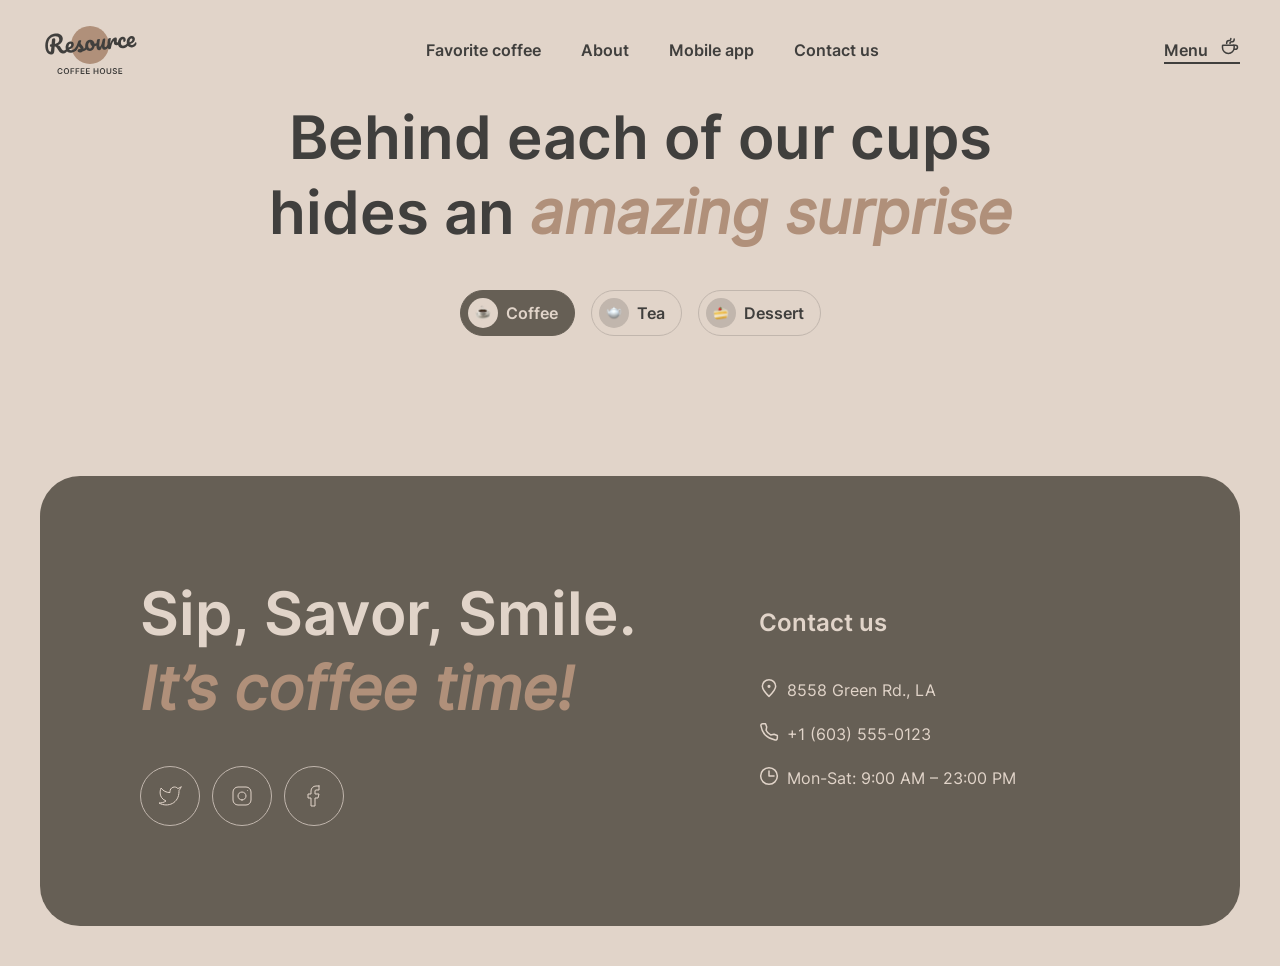
==== menu.html @ fadef8f8 "feat: add catalog page" ====
<!DOCTYPE html>
<html lang="en">

<head>
  <meta charset="UTF-8" />
  <meta name="viewport" content="width=device-width, initial-scale=1.0" />
  <title>Coffee House</title>
  <link href="normalize.css" rel="stylesheet" />
  <link href="style.css" rel="stylesheet" />
  <link rel="icon" type="image/x-icon" href="assets/images/favicon.ico" />
</head>

<body>
  <header class="header">
    <a href="index.html" class="logo">
      <img src="assets/images/logo.svg" alt="logo coffee house" />
    </a>

    <nav>
      <ul class="nav">
        <li class="nav__item"><a href="index.html#favorite">Favorite coffee</a></li>
        <li class="nav__item"><a href="index.html#about">About</a></li>
        <li class="nav__item"><a href="index.html#app">Mobile app</a></li>
        <li class="nav__item"><a href="#contact">Contact us</a></li>
      </ul>
    </nav>
    <div class="menu menu_active">
      <a>
        Menu
        <img src="assets/images/coffee-cup.svg" alt="coffee cup" />
      </a>

    </div>
    <div class="menu-burger" id="menuBurger">
      <nav>
        <ul class="menu-nav">
          <li class="nav__item"><a href="index.html#favorite">Favorite coffee</a></li>
          <li class="nav__item"><a href="index.html#about">About</a></li>
          <li class="nav__item"><a href="index.html#app">Mobile app</a></li>
          <li class="nav__item"><a href="#contact">Contact us</a></li>
        </ul>
      </nav>
      <div class="menu-mob">
        <a href="menu.html">
          Menu
          <img src="assets/images/coffee-cup.svg" alt="coffee cup" />
        </a>

      </div>
    </div>
    <div class="button-burger" id="buttonBurger">
      <svg xmlns="http://www.w3.org/2000/svg" width="18" height="2" viewBox="0 0 18 2" fill="none">
        <path d="M1 1H17" stroke="#403F3D" stroke-width="1.5" stroke-linecap="round" stroke-linejoin="round" />
      </svg>
      <svg xmlns="http://www.w3.org/2000/svg" width="18" height="2" viewBox="0 0 18 2" fill="none">
        <path d="M1 1H17" stroke="#403F3D" stroke-width="1.5" stroke-linecap="round" stroke-linejoin="round" />
      </svg>
    </div>
  </header>
  <section class="filter">
    <h1 class="heading-2">
      Behind each of our cups hides an <span>amazing surprise</span>
    </h1>
    <div class="filter-menu">
      <button class="filter-menu__item filter-menu__item_active" data-category="coffee">
        <img src="assets/images/coffee.svg" class="filter-menu__img" width="16" alt="coffee cup" />
        <span class="text-button">Coffee</span>
      </button>
      <button class="filter-menu__item" data-category="tea">
        <img src="assets/images/tee.svg" class="filter-menu__img" width="16" alt="tea cup" />
        <span class="text-button">Tea</span>
      </button>
      <button class="filter-menu__item" data-category="dessert">
        <img src="assets/images/cake.svg" class="filter-menu__img" width="16" alt="piece of cake" />
        <span class="text-button">Dessert</span>
      </button>
    </div>
    <div class="card-list">
    </div>
    <button class="btn-icon-dark" id="loadMore">
      <svg xmlns="http://www.w3.org/2000/svg" width="24" height="24" viewBox="0 0 24 24" fill="none">
        <path
          d="M21.8883 13.5C21.1645 18.3113 17.013 22 12 22C6.47715 22 2 17.5228 2 12C2 6.47715 6.47715 2 12 2C16.1006 2 19.6248 4.46819 21.1679 8"
          stroke="#403F3D" stroke-linecap="round" stroke-linejoin="round" />
        <path d="M17 8H21.4C21.7314 8 22 7.73137 22 7.4V3" stroke="#403F3D" stroke-linecap="round"
          stroke-linejoin="round" />
      </svg>
    </button>
  </section>
  <footer class="footer" id="contact">
    <div>
      <h2 class="heading-2">
        Sip, Savor, Smile. <span>It’s coffee time!</span>
      </h2>
      <div class="social-buttons">
        <a class="btn-icon-light" href="#">
          <svg xmlns="http://www.w3.org/2000/svg" width="24" height="24" viewBox="0 0 24 24" fill="none">
            <path
              d="M23 3.01006C23 3.01006 20.9821 4.20217 19.86 4.54006C19.2577 3.84757 18.4573 3.35675 17.567 3.13398C16.6767 2.91122 15.7395 2.96725 14.8821 3.29451C14.0247 3.62177 13.2884 4.20446 12.773 4.96377C12.2575 5.72309 11.9877 6.62239 12 7.54006V8.54006C10.2426 8.58562 8.50127 8.19587 6.93101 7.4055C5.36074 6.61513 4.01032 5.44869 3 4.01006C3 4.01006 -1 13.0101 8 17.0101C5.94053 18.408 3.48716 19.109 1 19.0101C10 24.0101 21 19.0101 21 7.51006C20.9991 7.23151 20.9723 6.95365 20.92 6.68006C21.9406 5.67355 23 3.01006 23 3.01006Z"
              stroke-linecap="round" stroke-linejoin="round" />
          </svg>
        </a>
        <a class="btn-icon-light" href="#">
          <svg xmlns="http://www.w3.org/2000/svg" width="24" height="24" viewBox="0 0 24 24" fill="none">
            <path
              d="M12 16C14.2091 16 16 14.2091 16 12C16 9.79086 14.2091 8 12 8C9.79086 8 8 9.79086 8 12C8 14.2091 9.79086 16 12 16Z"
              stroke-linecap="round" stroke-linejoin="round" />
            <path
              d="M3 16V8C3 5.23858 5.23858 3 8 3H16C18.7614 3 21 5.23858 21 8V16C21 18.7614 18.7614 21 16 21H8C5.23858 21 3 18.7614 3 16Z" />
            <path d="M17.5 6.51L17.51 6.49889" stroke="#E1D4C9" stroke-linecap="round" stroke-linejoin="round" />
          </svg>
        </a>
        <a class="btn-icon-light" href="#">
          <svg xmlns="http://www.w3.org/2000/svg" width="24" height="24" viewBox="0 0 24 24" fill="none">
            <path
              d="M17 2H14C12.6739 2 11.4021 2.52678 10.4645 3.46447C9.52678 4.40215 9 5.67392 9 7V10H6V14H9V22H13V14H16L17 10H13V7C13 6.73478 13.1054 6.48043 13.2929 6.29289C13.4804 6.10536 13.7348 6 14 6H17V2Z"
              stroke-linecap="round" stroke-linejoin="round" />
          </svg>
        </a>
      </div>
    </div>
    <div class="contacts">
      <p class="heading-3">Contact us</p>
      <div class="contacts__item text-medium">
        <a href="https://maps.app.goo.gl/gaq47UVp4UidUHFs7" target="_blank">
          <img src="assets/images/pin-alt.svg" alt="icon map" />
          8558 Green Rd., LA</a>
      </div>
      <div class="contacts__item text-medium">
        <a href="tel:+16035550123">
          <img src="assets/images/phone.svg" alt="icon phone" />
          +1 (603) 555-0123</a>
      </div>
      <div class="contacts__item text-medium">
        <a href="#">
          <img src="assets/images/clock.svg" alt="icon clock" />
          Mon-Sat: 9:00 AM – 23:00 PM</a>
      </div>
    </div>
  </footer>

  <div class="overlay" id="overlay"></div>
  <script src="menu.js"></script>
</body>

</html>
---- style.css ----
:root {
  --background-body: #e1d4c9;
  --background-container: #665f55;
  --background-backdrop: rgba(64, 63, 61, 0.8);
  --text-dark: #403f3d;
  --text-light: #e1d4c9;
  --text-accent: #b0907a;
  --border-light: #c1b6ad;
  --border-dark: #665f55;
}

@font-face {
  font-family: Inter;
  font-weight: 600;
  font-style: normal;
  src: url("assets/fonts/Inter-SemiBold.ttf") format("truetype");
}

@font-face {
  font-family: Inter;
  font-weight: 400;
  font-style: normal;
  src: url("assets/fonts/Inter-Regular.ttf") format("truetype");
}

@font-face {
  font-family: Inter;
  font-weight: 400;
  font-style: italic;
  src: url("assets/fonts/Inter-Italic.ttf") format("truetype");
}

html {
  padding: 20px 40px 40px;
  background: var(--background-body);
  max-width: 1440px;
  margin: 0 auto;
  scroll-behavior: smooth;
  box-sizing: border-box;
}

.header {
  display: flex;
  justify-content: space-between;
  align-items: center;
  margin-bottom: 20px;
}

.logo {
  line-height: 0;
}

.nav {
  display: flex;
  list-style: none;
  padding-left: 0;
  gap: 40px;
}

.nav__item a,
.menu a {
  color: var(--text-dark);
  text-decoration: none;
  font-family: Inter;
  font-size: 16px;
  font-weight: 600;
  line-height: 150%;
  position: relative;
}

.nav__item a:after,
.menu a:after {
  display: block;
  position: absolute;
  left: 0;
  right: 0;
  margin: 0 auto;
  width: 0;
  height: 2px;
  background-color: var(--text-dark);
  content: "";
  transition: width 0.5s ease-out;
}

.button-burger {
  display: none;
}

.menu {
  display: flex;
  align-items: center;
  padding-bottom: 2px;
}

.menu img {
  margin-left: 8px;
}

.menu_active a:after {
  width: 100%;
}

.menu_active a {
  cursor: default;
}

.hero {
  position: relative;
}
.hero__video {
  border-radius: 40px;
  width: 100%;
  height: 644px;
  object-fit: cover;
}
.hero__content {
  position: absolute;
  padding: 100px;
  top: 0;
  max-width: 530px;
}
.hero__header {
  font-family: Inter;
  font-size: 72px;
  font-weight: 600;
  line-height: 105%;
  color: var(--text-light);
  font-feature-settings: "clig" off, "liga" off;
  margin: 0;
}

.hero__link.btn-primary {
  text-decoration: none;
}

.hero__header span {
  color: var(--text-accent, #b0907a);

  font-style: italic;
}

.text-medium {
  font-family: Inter;
  font-size: 16px;
  font-style: normal;
  font-weight: 400;
  line-height: 150%;
  margin: 0;
}

.text-caption {
  font-family: Inter;
  font-size: 10px;
  font-weight: 600;
  line-height: 140%;
  margin: 0;
}

.text-button {
  font-family: Inter;
  font-size: 16px;
  font-weight: 600;
  line-height: 150%;
  margin: 0;
}

.hero__desc {
  margin: 40px 0;

  color: var(--text-light);
}

.btn-primary {
  display: flex;
  width: 200px;
  padding: 20px 78px;
  align-items: center;
  border-radius: 100px;
  background: var(--background-body);
  border: 0;
  color: var(--text-dark);
  box-sizing: border-box;
}

.btn-primary-icon {
  opacity: 0;
  visibility: hidden;
  transition: 0.5s;
}

.btn-primary span {
  transform: translateX(0px);
  transition: 0.5s;
}

.heading-2 {
  color: var(--text-dark);
  font-family: Inter;
  font-size: 60px;
  font-weight: 600;
  line-height: 125%;
  margin: 0;
}

.heading-2 span {
  color: var(--text-accent);
  font-style: italic;
}

.heading-3 {
  font-family: Inter;
  font-size: 24px;
  font-weight: 600;
  line-height: 125%;
  margin: 0;
}

.favorite {
  margin-top: 100px;
  position: relative;
}

.slider {
  /*   position: relative;
  display: flex;
  align-items: center; */

  position: relative;
  overflow: hidden;
  width: 480px;
  margin: 0 auto;
}
.slide {
  /*  display: flex;
    overflow-x: hidden; */
  display: flex;
  width: calc(480px * 3);
  transition: transform 0.5s ease-in-out;
}
.slide__item {
  color: var(--text-dark);
  max-width: 480px;
  text-align: center;
  margin: 40px auto 39px;
  /*  text-align: center;
  margin: 40px auto 39px;
  transition: transform .5s ease-in-out; */

  /* width: 480px; */
  position: relative;
  overflow: hidden;
}

.slide__item img {
  width: 100%;
}
/* .slide__item_first{
  transform: translateX(calc(50% + 140px));
}
.slide__item_second, .slide__item_third{
  transform: translateX(300%);
} */
.slide__title {
  margin-top: 20px;
}

.favorite .btn-icon-dark {
  padding: 17px;
}

.btn__arrow {
  position: absolute;
  top: 50%;
  transform: translateY(-50%);
}
.btn__arrow:last-child {
  right: 0;
}
.btn-icon-dark {
  border-radius: 100px;
  border: 1px solid var(--border-dark, #665f55);
  display: flex;
  justify-content: center;
  align-items: center;
  background-color: transparent;
  cursor: pointer;
}

.btn-icon-dark svg {
  stroke: var(--text-dark);
  transition: stroke 0.5s ease;
}

.slide__desc {
  margin: 16px 0;
}

.dots {
  margin: 0 auto;
  display: flex;
  gap: 12px;
  width: fit-content;
}

.dots__item {
  width: 40px;
  height: 4px;
  border-radius: 100px;
  background: var(--border-light, #c1b6ad);
}

.dots__item_fill {
  height: 100%;
  width: 0;
  background-color: var(--border-dark, #665f55);
  border-radius: 100px;
}

.fill-animate {
  animation: fillAnimation 5.5s linear;
}

@keyframes fillAnimation {
  0% {
    width: 0;
  }
  100% {
    width: 100%;
  }
}

/* .dots__item_active {
  background: var(--border-dark, #665f55);
} */

.favorite .heading-2 {
  text-align: center;
}

.about {
  margin-top: 100px;
}

.gallery {
  display: flex;
  gap: 40px;
}

.gallery__col {
  max-width: calc(50% - 20px);
}

.gallery__item {
  overflow: hidden;
  margin-top: 40px;
  border-radius: 20px;
}

.gallery__item figure,
.card-img figure {
  margin: 0;
  padding: 0;
}

.gallery div:first-child .gallery__item:first-child figure,
.gallery div:last-child .gallery__item:last-child figure {
  height: 590px;
}

.gallery div:first-child .gallery__item:last-child figure,
.gallery div:last-child .gallery__item:first-child figure {
  height: 430px;
}

.gallery__item figure img,
.card-img figure img {
  -webkit-transform: scale(1.1);
  transform: scale(1.1);
  -webkit-transition: 0.5s ease-in-out;
  transition: 0.5s ease-in-out;

  height: inherit;
  object-fit: cover;
}

.gallery__item figure img {
  width: 45.833vw;
}

.card-img figure {
  height: 310px;
}

.card-img {
  overflow: hidden;

  width: 310px;
  border-radius: 40px;
}

.filter .btn-icon-dark {
  display: none;
}

.app {
  display: flex;
  margin-top: 100px;
  align-items: center;
  gap: 6.944vw;
}

.app .heading-2 {
  margin-bottom: 40px;
  max-width: 625px;
}

.app img {
  width: 43.75vw;
  max-width: calc(50% - 20px);
}

.app > div {
  max-width: calc(50% - 20px);
}

.app__buttons {
  display: flex;
  margin-top: 40px;
  gap: 20px;
  flex-wrap: wrap;
}

.app__buttons .btn-icon-dark svg {
  fill: var(--text-dark);
  transition: fill 0.5s;
  stroke: transparent;
}

.app__button {
  display: flex;
  gap: 8px;
  padding: 11px 20px;
  text-align: left;
  color: var(--text-dark);
  width: 200px;
  box-sizing: border-box;
  justify-content: flex-start;
}

.app__button .text-caption {
  margin-bottom: 2px;
}

.footer {
  margin-top: 100px;
  border-radius: 40px;
  background: var(--background-container, #665f55);
  padding: 100px;
  display: flex;
  gap: 6.944vw;
  color: var(--text-light, #e1d4c9);
}

.footer .heading-2 {
  max-width: 530px;
  color: var(--text-light, #e1d4c9);
}

.btn-icon-light {
  border-radius: 100px;
  border: 1px solid var(--border-light);
  background-color: transparent;
  line-height: 0;
}

.btn-icon-light svg {
  stroke: var(--text-light);
  transition: stroke 0.5s ease;
}

.footer .btn-icon-light {
  padding: 17px;
}

.social-buttons {
  display: flex;
  gap: 12px;
  margin-top: 40px;
}

.contacts {
  display: flex;
  flex-direction: column;
  justify-content: center;
}

.contacts__item {
  gap: 8px;
  margin-bottom: 16px;
  position: relative;
  width: fit-content;
  padding-bottom: 4px;
}

.contacts__item:last-child {
  margin-bottom: 0;
}

.contacts .heading-3 {
  margin-bottom: 40px;
}

.contacts__item a {
  color: var(--text-light, #e1d4c9);
  text-decoration: none;
  display: flex;
  align-items: flex-start;
}

.contacts__item img {
  margin-right: 8px;
}

.contacts__item a:after {
  display: block;
  position: absolute;
  left: 0;
  right: 0;
  bottom: 0;
  margin: 0 auto;
  width: 0;
  height: 2px;
  background-color: var(--text-light);
  content: "";
  transition: width 0.5s ease-out;
}

.filter .heading-2 {
  max-width: 800px;
  margin: 0 auto;
  margin-top: 20px;
  text-align: center;
}

.filter-menu__item {
  display: flex;
  gap: 8px;
  border-radius: 100px;
  border: 1px solid var(--border-light, #c1b6ad);
  padding: 7px 16px 7px 7px;
  justify-content: center;
  align-items: center;
  gap: 8px;
  background: transparent;
  color: var(--text-dark, #403f3d);
  cursor: pointer;
}

.filter-menu__img {
  display: flex;
  align-items: center;
  border-radius: 100px;
  background: var(--border-light, #c1b6ad);
  padding: 7px;
  justify-content: center;
}

.filter-menu__item_active {
  background: var(--background-container, #665f55);
  border: 1px solid var(--background-container, #665f55);
  color: var(--text-light, #e1d4c9);
}

.filter-menu__item_active .filter-menu__img {
  background: var(--background-body, #e1d4c9);
  transition: background-color 0.5s ease;
}

.filter-menu {
  display: flex;
  margin: 40px auto;
  gap: 16px;
  width: fit-content;
}

.card-list {
  display: flex;
  gap: 40px;
  flex-wrap: wrap;
  justify-content: center;
}

.card {
  border-radius: 40px;
  border: 1px solid var(--border-light, #c1b6ad);
  color: var(--text-dark, #403f3d);
  width: 310px;
  height: 506px;
  box-sizing: border-box;
  cursor: pointer;
}

.card-content {
  padding: 20px;
  display: flex;
  flex-direction: column;
  height: inherit;
  justify-content: space-between;
  height: 196px;
  box-sizing: border-box;
}

.card-content__desc {
  margin-top: 12px;
}
.menu-nav,
.menu-mob {
  display: none;
}
.menu-burger {
  display: none;
}
.overlay {
  background: transparent;
  width: 100%;
  height: 100%;
  position: fixed;
  inset: 0;
  opacity: 0;
  transition: all 5s ease-in-out;
  display: none;
}
.overlay.show {
  background: rgba(64, 63, 61, 0.8);
  opacity: 1;
  display: block;
}
.modal {
  border-radius: 40px;
  background: var(--background-body, #e1d4c9);
  position: fixed;
  inset: 0;
  margin: auto;
  padding: 16px;
  display: flex;
  gap: 20px;
  color: var(--text-dark, #403f3d);
  width: 55.556vw;
  height: fit-content;
  box-sizing: border-box;
}
.modal__desc {
  margin: 12px 0 20px;
}
.tab {
  display: flex;
  border-radius: 100px;
  border: 1px solid var(--border-light, #c1b6ad);
  padding: 8px 16px 8px 8px;
  justify-content: center;
  align-items: center;
  gap: 8px;
  width: fit-content;
  box-sizing: border-box;
  line-height: 0;
  transition: 0.5s;
}
.tab-active {
  background: var(--background-container, #665f55);
  border: 1px solid var(--background-container, #665f55);
  color: var(--text-light, #e1d4c9);
}
.tab-active .tab__size {
  background: var(--background-body, #e1d4c9);
  color: var(--text-dark, #403f3d);
}
.tab__size {
  border-radius: 100px;
  background: var(--border-light, #c1b6ad);
  text-transform: uppercase;
  display: flex;
  width: 30px;
  height: 30px;
  justify-content: center;
  align-items: center;
}
.tab__size p,
.tab p {
  margin: 0;
}
.tab__img {
  border-radius: 40px;
  width: 21.528vw;
}
.tab__row {
  display: flex;
  gap: 8px;
  margin: 8px 0 20px 0;
  flex-wrap: wrap;
}

.modal__price {
  display: flex;
  justify-content: space-between;
}
.modal__price p {
  margin: 0;
}
.modal__info {
  border-top: 1px solid var(--border-light, #c1b6ad);
  padding: 12px 0;
  display: flex;
  gap: 8px;
  margin: 20px 0;
}
.modal__btn {
  width: 100%;
  padding: 8px 0;
  color: var(--text-dark, #403f3d);
}
.hidden-scroll {
  overflow: hidden;
}
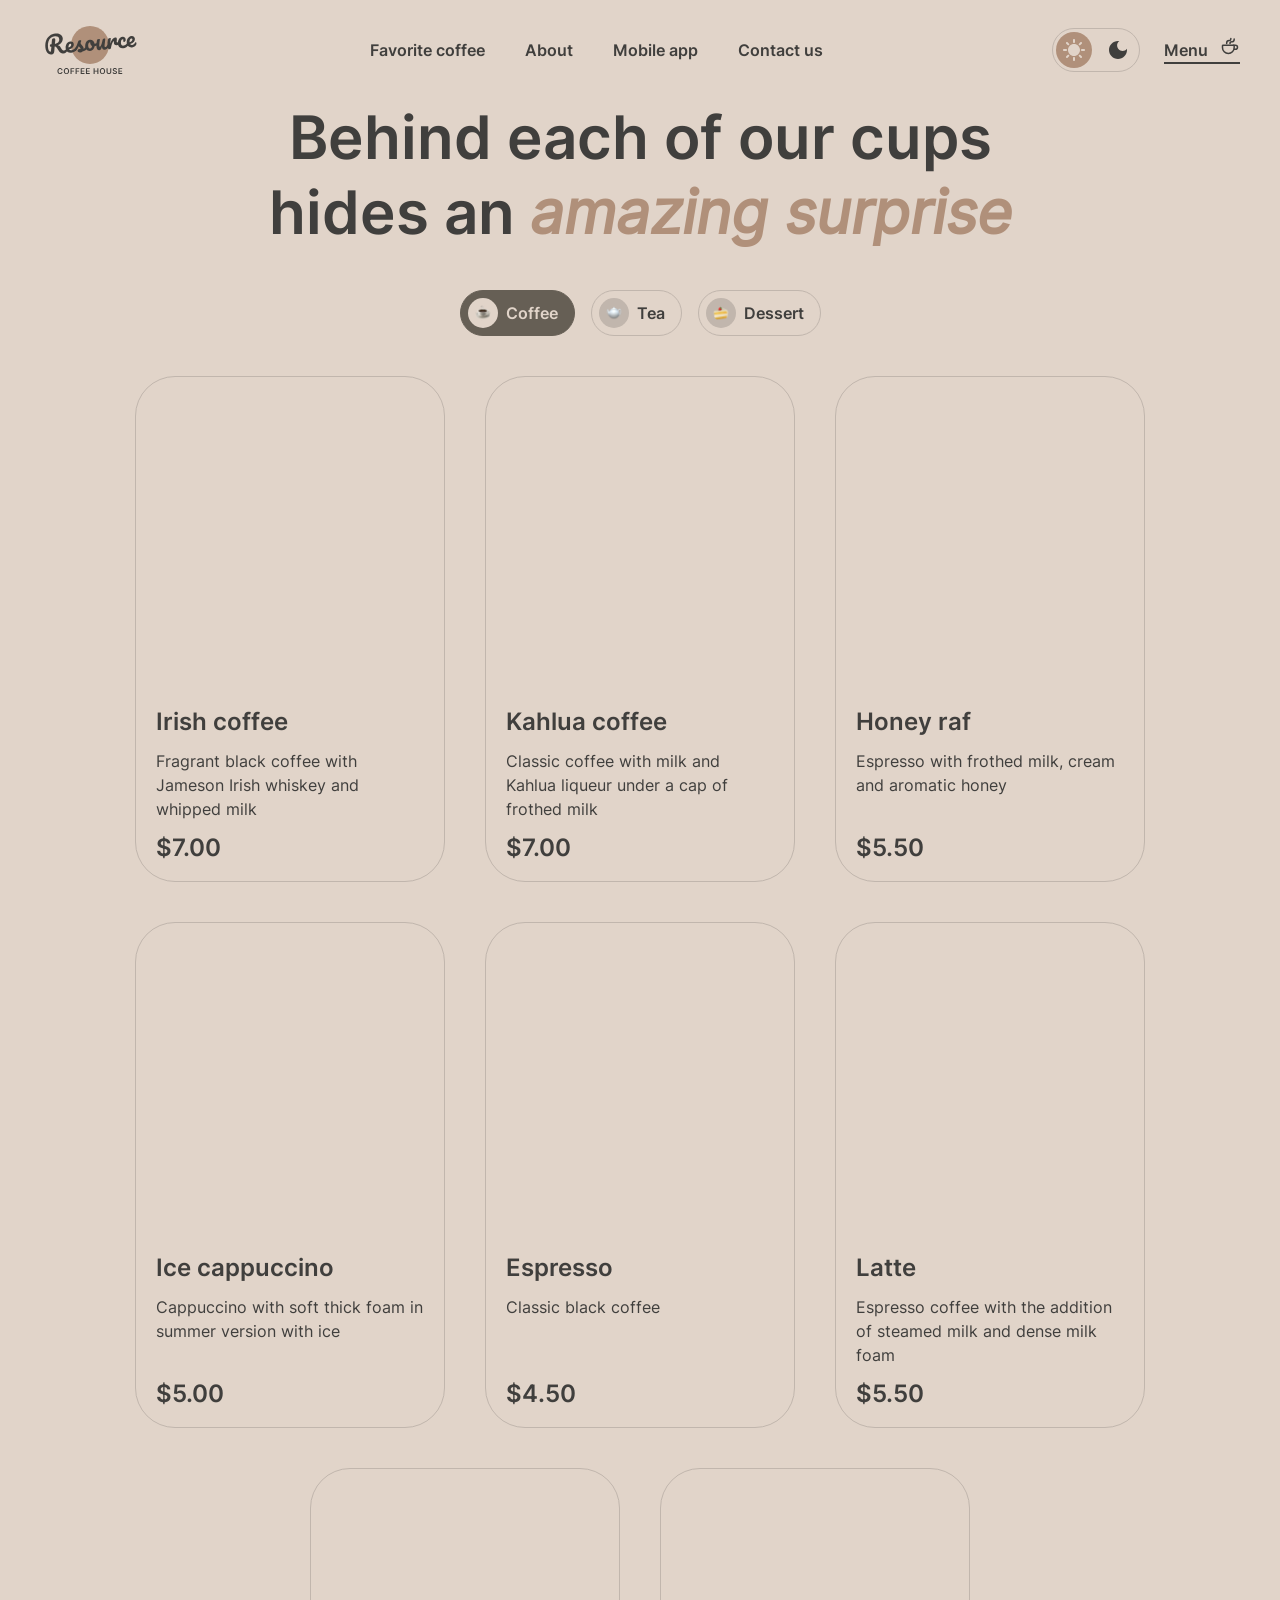
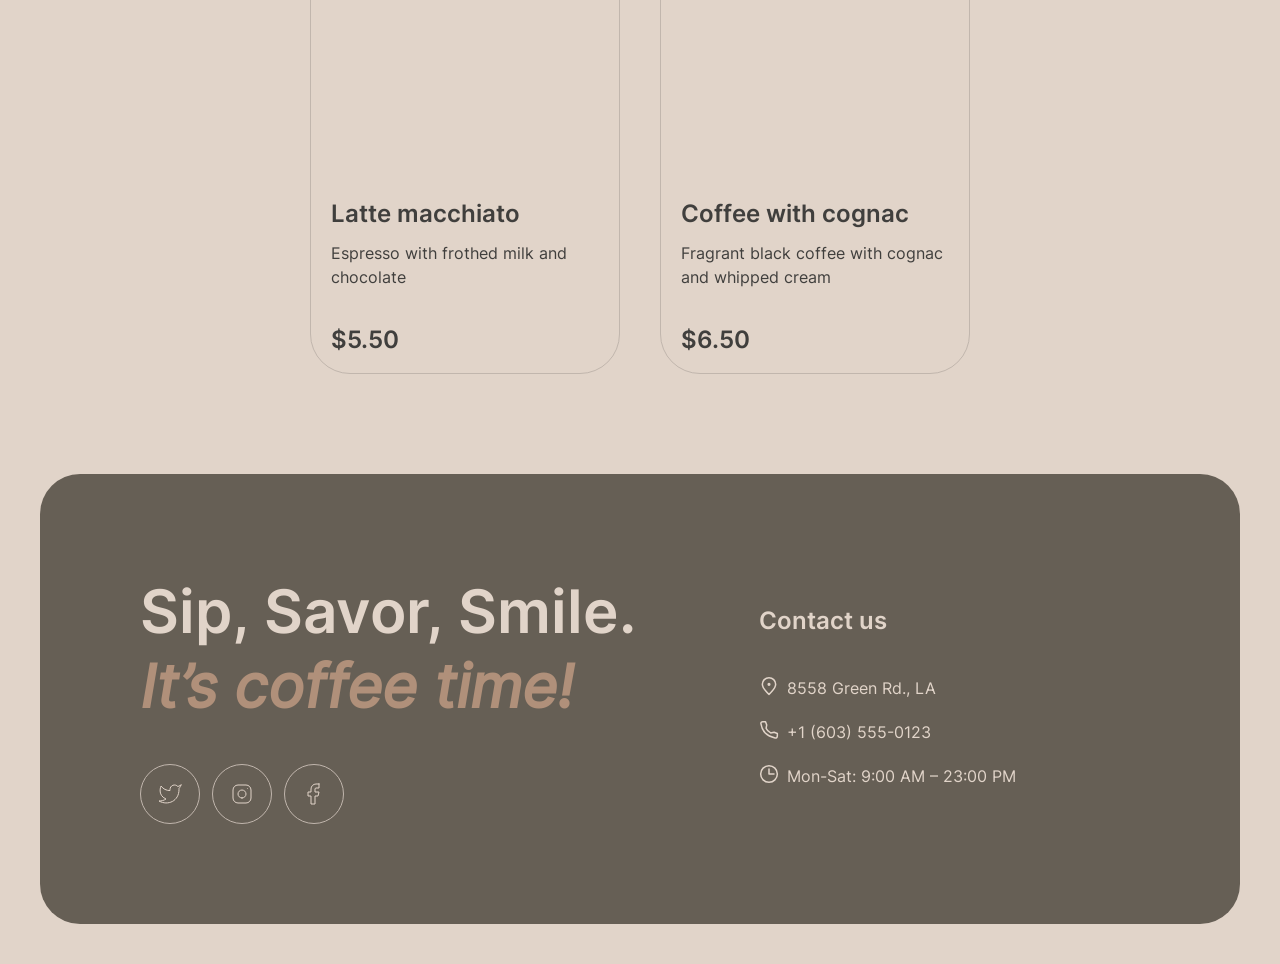
==== commit 65cc5ad0: "feat: add theme switcher for catalog page" ====
--- a/menu.html
+++ b/menu.html
@@ -24,38 +24,55 @@
         <li class="nav__item"><a href="#contact">Contact us</a></li>
       </ul>
     </nav>
-    <div class="menu menu_active">
-      <a>
-        Menu
-        <img src="assets/images/coffee-cup.svg" alt="coffee cup" />
-      </a>
+    <div class="header-left">
+      <div class="theme-switcher" id="themeSwitcher" role="button" tabindex="0" aria-label="Toggle theme">
+                  <div class="theme-switcher__icon theme-switcher__icon_sun">
+                      <svg width="22" height="22" viewBox="0 0 22 22" fill="none" xmlns="http://www.w3.org/2000/svg">
+                          <path d="M10 3V1C10 0.45 10.45 0 11 0C11.55 0 12 0.45 12 1V3C12 3.55 11.55 4 11 4C10.45 4 10 3.55 10 3ZM17.36 6.05L18.77 4.63C19.16 4.24 19.16 3.61 18.77 3.22C18.38 2.83 17.75 2.83 17.36 3.22L15.95 4.64C15.56 5.03 15.56 5.66 15.95 6.05C16.34 6.44 16.97 6.44 17.36 6.05ZM21 10H19C18.45 10 18 10.45 18 11C18 11.55 18.45 12 19 12H21C21.55 12 22 11.55 22 11C22 10.45 21.55 10 21 10ZM11 18C10.45 18 10 18.45 10 19V21C10 21.55 10.45 22 11 22C11.55 22 12 21.55 12 21V19C12 18.45 11.55 18 11 18ZM4.64 6.05L3.22 4.64C2.83 4.25 2.83 3.61 3.22 3.23C3.61 2.85 4.25 2.84 4.63 3.23L6.04 4.64C6.43 5.03 6.43 5.67 6.04 6.05C5.65 6.43 5.02 6.44 4.64 6.05ZM15.95 15.95C15.56 16.34 15.56 16.98 15.95 17.36L17.36 18.77C17.75 19.16 18.39 19.16 18.77 18.77C19.16 18.38 19.16 17.74 18.77 17.36L17.36 15.95C16.98 15.56 16.34 15.56 15.95 15.95ZM1 12H3C3.55 12 4 11.55 4 11C4 10.45 3.55 10 3 10H1C0.45 10 0 10.45 0 11C0 11.55 0.45 12 1 12ZM4.64 18.78L6.05 17.37C6.44 16.98 6.44 16.34 6.05 15.96C5.66 15.58 5.02 15.57 4.64 15.96L3.23 17.37C2.84 17.76 2.84 18.4 3.23 18.78C3.61 19.17 4.25 19.17 4.64 18.78ZM11 5C7.69 5 5 7.69 5 11C5 14.31 7.69 17 11 17C14.31 17 17 14.31 17 11C17 7.69 14.31 5 11 5Z" fill="#E1D4C9"/>
+                      </svg>
+                  </div>
+                  <div class="theme-switcher__icon theme-switcher__icon_moon">
+                      <svg width="18" height="18" viewBox="0 0 18 18" fill="none" xmlns="http://www.w3.org/2000/svg">
+                          <path d="M9 0C4.03 0 0 4.03 0 9C0 13.97 4.03 18 9 18C13.97 18 18 13.97 18 9C18 8.54 17.96 8.08 17.9 7.64C16.92 9.01 15.32 9.9 13.5 9.9C10.52 9.9 8.1 7.48 8.1 4.5C8.1 2.69 8.99 1.08 10.36 0.0999999C9.92 0.0399999 9.46 0 9 0Z" fill="#403F3D"/>
+                      </svg>
 
-    </div>
-    <div class="menu-burger" id="menuBurger">
-      <nav>
-        <ul class="menu-nav">
-          <li class="nav__item"><a href="index.html#favorite">Favorite coffee</a></li>
-          <li class="nav__item"><a href="index.html#about">About</a></li>
-          <li class="nav__item"><a href="index.html#app">Mobile app</a></li>
-          <li class="nav__item"><a href="#contact">Contact us</a></li>
-        </ul>
-      </nav>
-      <div class="menu-mob">
-        <a href="menu.html">
+                  </div>
+      </div>
+    
+      <div class="menu menu_active">
+        <a>
           Menu
           <img src="assets/images/coffee-cup.svg" alt="coffee cup" />
         </a>
 
       </div>
+      <div class="menu-burger" id="menuBurger">
+        <nav>
+          <ul class="menu-nav">
+            <li class="nav__item"><a href="index.html#favorite">Favorite coffee</a></li>
+            <li class="nav__item"><a href="index.html#about">About</a></li>
+            <li class="nav__item"><a href="index.html#app">Mobile app</a></li>
+            <li class="nav__item"><a href="#contact">Contact us</a></li>
+          </ul>
+        </nav>
+        <div class="menu-mob">
+          <a href="menu.html">
+            Menu
+            <img src="assets/images/coffee-cup.svg" alt="coffee cup" />
+          </a>
+
+        </div>
+      </div>
+      <div class="button-burger" id="buttonBurger">
+        <svg xmlns="http://www.w3.org/2000/svg" width="18" height="2" viewBox="0 0 18 2" fill="none">
+          <path d="M1 1H17" stroke="#403F3D" stroke-width="1.5" stroke-linecap="round" stroke-linejoin="round" />
+        </svg>
+        <svg xmlns="http://www.w3.org/2000/svg" width="18" height="2" viewBox="0 0 18 2" fill="none">
+          <path d="M1 1H17" stroke="#403F3D" stroke-width="1.5" stroke-linecap="round" stroke-linejoin="round" />
+        </svg>
+      </div>
     </div>
-    <div class="button-burger" id="buttonBurger">
-      <svg xmlns="http://www.w3.org/2000/svg" width="18" height="2" viewBox="0 0 18 2" fill="none">
-        <path d="M1 1H17" stroke="#403F3D" stroke-width="1.5" stroke-linecap="round" stroke-linejoin="round" />
-      </svg>
-      <svg xmlns="http://www.w3.org/2000/svg" width="18" height="2" viewBox="0 0 18 2" fill="none">
-        <path d="M1 1H17" stroke="#403F3D" stroke-width="1.5" stroke-linecap="round" stroke-linejoin="round" />
-      </svg>
-    </div>
+
   </header>
   <section class="filter">
     <h1 class="heading-2">
@@ -141,6 +158,7 @@
 
   <div class="overlay" id="overlay"></div>
   <script src="menu.js"></script>
+  <script src="main.js"></script>
 </body>
 
 </html>
--- a/style.css
+++ b/style.css
@@ -9,6 +9,21 @@
   --border-dark: #665f55;
 }
 
+[data-theme="dark"] {
+  --background-body: #292826;
+  --background-container: #403f3d;
+  --background-backdrop: rgba(41, 40, 38, 0.8);
+  --text-dark: #e1d4c9;
+  --text-light: #e1d4c9;
+  --text-accent: #b0907a;
+  --border-light: #665f55;
+  --border-dark: #c1b6ad;
+}
+
+html, body {
+  transition: background-color 0.3s ease, color 0.3s ease;
+}
+
 @font-face {
   font-family: Inter;
   font-weight: 600;
@@ -46,8 +61,68 @@
   margin-bottom: 20px;
 }
 
+.header-left {
+  display: flex;
+  align-items: center;
+  gap: 24px;
+}
+
 .logo {
   line-height: 0;
+}
+
+.theme-switcher {
+  position: relative;
+  display: flex;
+  align-items: center;
+  justify-content: space-between;
+  width: 88px;
+  height: 44px;
+  padding: 3px;
+  border-radius: 100px;
+  border: 1px solid var(--border-light);
+  background-color: transparent;
+  cursor: pointer;
+  box-sizing: border-box;
+  transition: border-color 0.3s ease;
+}
+
+.theme-switcher__icon {
+  display: flex;
+  align-items: center;
+  justify-content: center;
+  width: 24px;
+  height: 24px;
+  border-radius: 50%;
+  padding: 0 6px;
+  color: var(--text-dark);
+  z-index: 2;
+  transition: color 0.3s ease;
+}
+
+.theme-switcher::before {
+  content: "";
+  position: absolute;
+  top: 3px;
+  left: 3px;
+  width: 36px;
+  height: 36px;
+  border-radius: 50%;
+  background-color: var(--text-accent);
+  transition: transform 0.3s ease, background-color 0.3s ease;
+  z-index: 1;
+}
+
+[data-theme="dark"] .theme-switcher::before {
+  transform: translateX(44px);
+}
+
+[data-theme="dark"] .theme-switcher__icon_moon {
+  color: var(--text-light);
+}
+
+[data-theme="dark"] .theme-switcher__icon_sun {
+  color: var(--text-dark);
 }
 
 .nav {
@@ -146,6 +221,7 @@
   font-weight: 400;
   line-height: 150%;
   margin: 0;
+  color: var(--text-dark);
 }
 
 .text-caption {
@@ -720,4 +796,334 @@
 }
 .hidden-scroll {
   overflow: hidden;
-}+}
+
+@media only screen and (min-width: 1441px) {
+  .gallery__item figure img {
+    width: 660px;
+  }
+}
+
+@media only screen and (max-device-width: 768px) {
+  .nav,
+  .menu {
+    display: none;
+  }
+
+  .button-burger {
+    border-radius: 100px;
+    border: 1px solid var(--border-dark, #665f55);
+    display: flex !important;
+    flex-direction: column;
+    gap: 8px;
+    width: 44px;
+    height: 44px;
+    align-items: center;
+    justify-content: center;
+    box-sizing: border-box;
+    cursor: pointer;
+  }
+  .menu-burger {
+    width: 100%;
+    height: 100%;
+    background: var(--background-body, #e1d4c9);
+    z-index: 2;
+    position: fixed;
+    top: 80px;
+    right: -100%;
+    transition: all 0.5s ease-in-out;
+    display: block;
+  }
+  .menu-burger.show {
+    right: 0;
+    top: 100px;
+  }
+  .button-burger svg {
+    transition: 0.5s ease-in-out;
+  }
+  .button-burger.cross svg:first-child {
+    transform: rotate(45deg);
+    transform-origin: 3px 3px;
+  }
+  .button-burger.cross svg:last-child {
+    transform: rotate(-45deg);
+    transform-origin: 3px -1px;
+  }
+
+  .menu-nav {
+    list-style: none;
+    text-align: center;
+    margin: 0;
+    padding: 0;
+    display: block;
+  }
+  .menu-nav .nav__item {
+    margin-top: 60px;
+  }
+  .menu-mob {
+    display: flex;
+    align-items: center;
+    justify-content: center;
+    margin-top: 100px;
+  }
+
+  .menu-mob img {
+    margin-left: 8px;
+    width: 40px;
+    height: 40px;
+  }
+  .menu-mob a {
+    color: var(--text-dark);
+    text-decoration: none;
+    font-family: Inter;
+    font-size: 32px;
+    font-weight: 600;
+    line-height: 150%;
+    position: relative;
+    display: flex;
+    align-items: center;
+  }
+  .menu-nav .nav__item a {
+    color: var(--text-dark, #403f3d);
+    text-align: center;
+    font-feature-settings: "clig" off, "liga" off;
+    font-size: 32px;
+    font-weight: 600;
+    line-height: 125%;
+  }
+
+  .hero__content {
+    padding: 100px 60px;
+  }
+
+  .btn-primary-icon {
+    opacity: 1;
+    visibility: visible;
+    margin-left: 8px;
+  }
+
+  .hero__link.btn-primary {
+    justify-content: center;
+    align-items: center;
+  }
+
+  .gallery div:last-child .gallery__item:first-child,
+  .gallery div:first-child .gallery__item:last-child {
+    display: none;
+  }
+
+  .gallery {
+    flex-direction: column;
+    gap: 0;
+  }
+
+  .gallery__col {
+    max-width: 100%;
+  }
+
+  .gallery__item figure img {
+    width: 100%;
+  }
+
+  .gallery__item figure img {
+    -webkit-transform: scale(1.05);
+    transform: scale(1.05);
+  }
+
+  .app {
+    flex-direction: column;
+    gap: 100px;
+  }
+
+  .app img {
+    width: 82.031vw;
+    max-width: 100%;
+  }
+
+  .app div {
+    max-width: 100%;
+  }
+
+  .app .heading-2 {
+    max-width: 100%;
+  }
+
+  .footer {
+    flex-direction: column;
+    padding: 100px 60px;
+    gap: 100px;
+  }
+
+  .filter .btn-icon-dark {
+    padding: 17px;
+    display: flex;
+    margin: 40px auto 0;
+  }
+
+  .slide__item img {
+    width: 62.5vw;
+  }
+  .modal {
+    width: 89.583vw;
+  }
+  .tab__img {
+    width: 40.365vw;
+  }
+}
+
+@media only screen and (min-device-width: 320px) and (max-device-width: 700px) {
+  html {
+    padding: 20px 16px 40px;
+  }
+
+  .hero__header {
+    font-size: 42px;
+
+    line-height: 115%;
+  }
+
+  .hero__video {
+    min-height: 145.263vw;
+    height: 100%;
+  }
+
+  .hero__content {
+    padding: 60px 16px;
+  }
+
+  .footer {
+    padding: 60px 16px;
+  }
+
+  .heading-2 {
+    font-size: 32px;
+  }
+
+  .about .heading-2 {
+    max-width: 347px;
+  }
+
+  .favorite .btn-icon-dark {
+    display: none;
+  }
+
+  .slide__item img,
+  .slider {
+    width: 348px;
+  }
+  .slide__item {
+    max-width: 348px;
+  }
+  .slide {
+    width: calc(348px * 3);
+  }
+
+  .gallery__item figure img {
+    -webkit-transform: scale(1.23);
+    transform: scale(1.23);
+  }
+
+  .app__buttons {
+    flex-direction: column;
+  }
+
+  .app,
+  .footer {
+    gap: 40px;
+  }
+
+  .app img {
+    width: 100%;
+  }
+
+  .filter-menu {
+    gap: 8px;
+  }
+  .modal {
+    width: 90vw;
+    gap: 0;
+  }
+  .tab__img {
+    display: none;
+  }
+}
+
+@media (hover: hover) {
+  .nav__item a:hover:after,
+  .nav__item a:focus:after,
+  .menu a:hover:after,
+  .menu a:focus:after {
+    width: 100%;
+  }
+
+  .btn-icon-dark:hover {
+    background: var(--background-container, #665f55);
+    border: 1px solid var(--background-container, #665f55);
+    transition: background-color 0.5s ease;
+    color: var(--text-light, #e1d4c9);
+  }
+
+  .hero__link:hover span {
+    transform: translateX(-8px);
+  }
+
+  .btn-primary:hover .btn-primary-icon {
+    opacity: 1;
+    visibility: visible;
+  }
+
+  .btn-icon-dark:hover svg {
+    stroke: #e1d4c9;
+  }
+
+  .gallery__item figure:hover img,
+  .card:hover .card-img figure img {
+    -webkit-transform: scale(1);
+    transform: scale(1);
+  }
+
+  .app__buttons .btn-icon-dark:hover svg {
+    fill: var(--text-light);
+    stroke: transparent;
+  }
+
+  .app .btn-icon-dark:hover {
+    color: var(--text-light);
+  }
+
+  .btn-icon-light:hover {
+    background: var(--background-body);
+    border: 1px solid var(--background-body);
+    transition: background-color 0.5s ease;
+  }
+
+  .btn-icon-light:hover svg {
+    stroke: var(--text-dark);
+  }
+
+  .contacts__item a:hover:after,
+  .contacts__item a:focus:after {
+    width: 100%;
+  }
+
+  .contacts__item:last-child a:hover:after,
+  .contacts__itemm:last-child a:focus:after {
+    width: 0%;
+  }
+
+  .contacts__itemm:last-child a:hover,
+  .contacts__itemm:last-child a {
+    cursor: default;
+  }
+
+  .filter-menu__item:hover {
+    background: var(--background-container, #665f55);
+    color: var(--text-light, #e1d4c9);
+    transition: background-color 0.5s ease;
+  }
+
+  .filter-menu__item:hover .filter-menu__img {
+    background: var(--background-body, #e1d4c9);
+    transition: background-color 0.5s ease;
+  }
+}
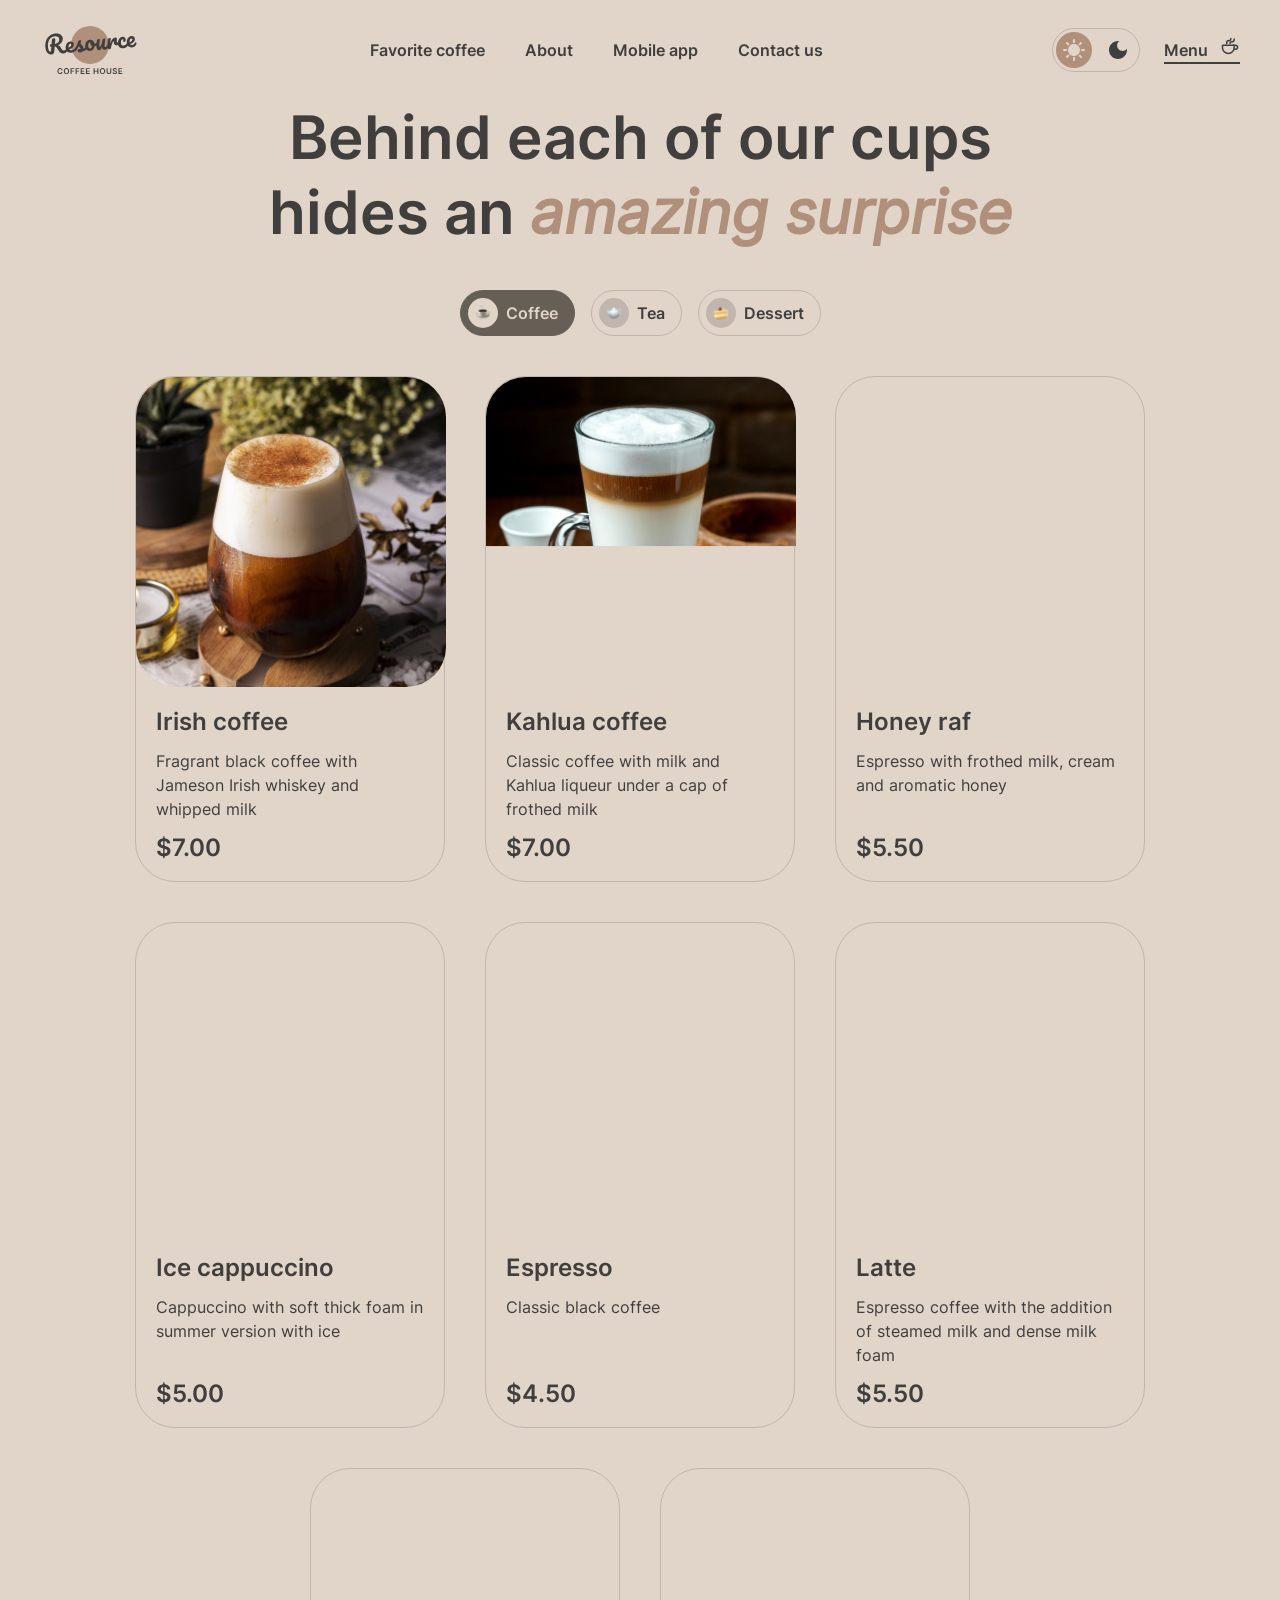
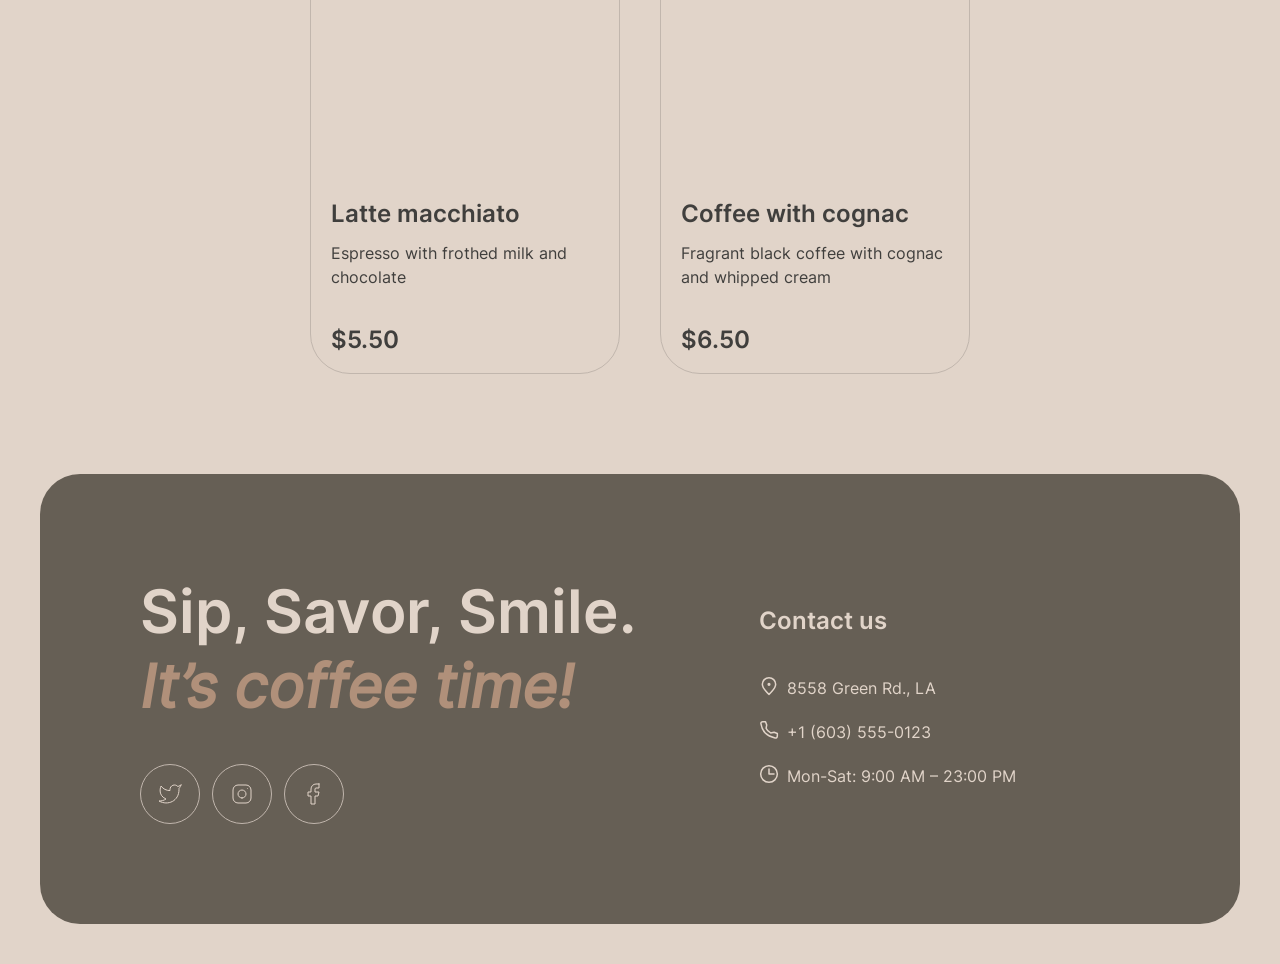
==== commit 9c7b366b: "fix: icon color for dark theme" ====
--- a/menu.html
+++ b/menu.html
@@ -1,164 +1,273 @@
-<!DOCTYPE html>
+<!doctype html>
 <html lang="en">
-
-<head>
-  <meta charset="UTF-8" />
-  <meta name="viewport" content="width=device-width, initial-scale=1.0" />
-  <title>Coffee House</title>
-  <link href="normalize.css" rel="stylesheet" />
-  <link href="style.css" rel="stylesheet" />
-  <link rel="icon" type="image/x-icon" href="assets/images/favicon.ico" />
-</head>
-
-<body>
-  <header class="header">
-    <a href="index.html" class="logo">
-      <img src="assets/images/logo.svg" alt="logo coffee house" />
-    </a>
-
-    <nav>
-      <ul class="nav">
-        <li class="nav__item"><a href="index.html#favorite">Favorite coffee</a></li>
-        <li class="nav__item"><a href="index.html#about">About</a></li>
-        <li class="nav__item"><a href="index.html#app">Mobile app</a></li>
-        <li class="nav__item"><a href="#contact">Contact us</a></li>
-      </ul>
-    </nav>
-    <div class="header-left">
-      <div class="theme-switcher" id="themeSwitcher" role="button" tabindex="0" aria-label="Toggle theme">
-                  <div class="theme-switcher__icon theme-switcher__icon_sun">
-                      <svg width="22" height="22" viewBox="0 0 22 22" fill="none" xmlns="http://www.w3.org/2000/svg">
-                          <path d="M10 3V1C10 0.45 10.45 0 11 0C11.55 0 12 0.45 12 1V3C12 3.55 11.55 4 11 4C10.45 4 10 3.55 10 3ZM17.36 6.05L18.77 4.63C19.16 4.24 19.16 3.61 18.77 3.22C18.38 2.83 17.75 2.83 17.36 3.22L15.95 4.64C15.56 5.03 15.56 5.66 15.95 6.05C16.34 6.44 16.97 6.44 17.36 6.05ZM21 10H19C18.45 10 18 10.45 18 11C18 11.55 18.45 12 19 12H21C21.55 12 22 11.55 22 11C22 10.45 21.55 10 21 10ZM11 18C10.45 18 10 18.45 10 19V21C10 21.55 10.45 22 11 22C11.55 22 12 21.55 12 21V19C12 18.45 11.55 18 11 18ZM4.64 6.05L3.22 4.64C2.83 4.25 2.83 3.61 3.22 3.23C3.61 2.85 4.25 2.84 4.63 3.23L6.04 4.64C6.43 5.03 6.43 5.67 6.04 6.05C5.65 6.43 5.02 6.44 4.64 6.05ZM15.95 15.95C15.56 16.34 15.56 16.98 15.95 17.36L17.36 18.77C17.75 19.16 18.39 19.16 18.77 18.77C19.16 18.38 19.16 17.74 18.77 17.36L17.36 15.95C16.98 15.56 16.34 15.56 15.95 15.95ZM1 12H3C3.55 12 4 11.55 4 11C4 10.45 3.55 10 3 10H1C0.45 10 0 10.45 0 11C0 11.55 0.45 12 1 12ZM4.64 18.78L6.05 17.37C6.44 16.98 6.44 16.34 6.05 15.96C5.66 15.58 5.02 15.57 4.64 15.96L3.23 17.37C2.84 17.76 2.84 18.4 3.23 18.78C3.61 19.17 4.25 19.17 4.64 18.78ZM11 5C7.69 5 5 7.69 5 11C5 14.31 7.69 17 11 17C14.31 17 17 14.31 17 11C17 7.69 14.31 5 11 5Z" fill="#E1D4C9"/>
-                      </svg>
-                  </div>
-                  <div class="theme-switcher__icon theme-switcher__icon_moon">
-                      <svg width="18" height="18" viewBox="0 0 18 18" fill="none" xmlns="http://www.w3.org/2000/svg">
-                          <path d="M9 0C4.03 0 0 4.03 0 9C0 13.97 4.03 18 9 18C13.97 18 18 13.97 18 9C18 8.54 17.96 8.08 17.9 7.64C16.92 9.01 15.32 9.9 13.5 9.9C10.52 9.9 8.1 7.48 8.1 4.5C8.1 2.69 8.99 1.08 10.36 0.0999999C9.92 0.0399999 9.46 0 9 0Z" fill="#403F3D"/>
-                      </svg>
-
-                  </div>
-      </div>
-    
-      <div class="menu menu_active">
-        <a>
-          Menu
-          <img src="assets/images/coffee-cup.svg" alt="coffee cup" />
-        </a>
-
-      </div>
-      <div class="menu-burger" id="menuBurger">
-        <nav>
-          <ul class="menu-nav">
-            <li class="nav__item"><a href="index.html#favorite">Favorite coffee</a></li>
-            <li class="nav__item"><a href="index.html#about">About</a></li>
-            <li class="nav__item"><a href="index.html#app">Mobile app</a></li>
-            <li class="nav__item"><a href="#contact">Contact us</a></li>
-          </ul>
-        </nav>
-        <div class="menu-mob">
-          <a href="menu.html">
+  <head>
+    <meta charset="UTF-8" />
+    <meta name="viewport" content="width=device-width, initial-scale=1.0" />
+    <title>Coffee House</title>
+    <link href="normalize.css" rel="stylesheet" />
+    <link href="style.css" rel="stylesheet" />
+    <link rel="icon" type="image/x-icon" href="assets/images/favicon.ico" />
+  </head>
+
+  <body>
+    <header class="header">
+      <a href="index.html" class="logo">
+        <img src="assets/images/logo.svg" alt="logo coffee house" />
+      </a>
+
+      <nav>
+        <ul class="nav">
+          <li class="nav__item">
+            <a href="index.html#favorite">Favorite coffee</a>
+          </li>
+          <li class="nav__item"><a href="index.html#about">About</a></li>
+          <li class="nav__item"><a href="index.html#app">Mobile app</a></li>
+          <li class="nav__item"><a href="#contact">Contact us</a></li>
+        </ul>
+      </nav>
+      <div class="header-left">
+        <div
+          class="theme-switcher"
+          id="themeSwitcher"
+          role="button"
+          tabindex="0"
+          aria-label="Toggle theme"
+        >
+          <div class="theme-switcher__icon theme-switcher__icon_sun">
+            <svg
+              width="22"
+              height="22"
+              viewBox="0 0 22 22"
+              fill="none"
+              xmlns="http://www.w3.org/2000/svg"
+            >
+              <path
+                d="M10 3V1C10 0.45 10.45 0 11 0C11.55 0 12 0.45 12 1V3C12 3.55 11.55 4 11 4C10.45 4 10 3.55 10 3ZM17.36 6.05L18.77 4.63C19.16 4.24 19.16 3.61 18.77 3.22C18.38 2.83 17.75 2.83 17.36 3.22L15.95 4.64C15.56 5.03 15.56 5.66 15.95 6.05C16.34 6.44 16.97 6.44 17.36 6.05ZM21 10H19C18.45 10 18 10.45 18 11C18 11.55 18.45 12 19 12H21C21.55 12 22 11.55 22 11C22 10.45 21.55 10 21 10ZM11 18C10.45 18 10 18.45 10 19V21C10 21.55 10.45 22 11 22C11.55 22 12 21.55 12 21V19C12 18.45 11.55 18 11 18ZM4.64 6.05L3.22 4.64C2.83 4.25 2.83 3.61 3.22 3.23C3.61 2.85 4.25 2.84 4.63 3.23L6.04 4.64C6.43 5.03 6.43 5.67 6.04 6.05C5.65 6.43 5.02 6.44 4.64 6.05ZM15.95 15.95C15.56 16.34 15.56 16.98 15.95 17.36L17.36 18.77C17.75 19.16 18.39 19.16 18.77 18.77C19.16 18.38 19.16 17.74 18.77 17.36L17.36 15.95C16.98 15.56 16.34 15.56 15.95 15.95ZM1 12H3C3.55 12 4 11.55 4 11C4 10.45 3.55 10 3 10H1C0.45 10 0 10.45 0 11C0 11.55 0.45 12 1 12ZM4.64 18.78L6.05 17.37C6.44 16.98 6.44 16.34 6.05 15.96C5.66 15.58 5.02 15.57 4.64 15.96L3.23 17.37C2.84 17.76 2.84 18.4 3.23 18.78C3.61 19.17 4.25 19.17 4.64 18.78ZM11 5C7.69 5 5 7.69 5 11C5 14.31 7.69 17 11 17C14.31 17 17 14.31 17 11C17 7.69 14.31 5 11 5Z"
+                fill="#E1D4C9"
+              />
+            </svg>
+          </div>
+          <div class="theme-switcher__icon theme-switcher__icon_moon">
+            <svg
+              width="18"
+              height="18"
+              viewBox="0 0 18 18"
+              fill="none"
+              xmlns="http://www.w3.org/2000/svg"
+            >
+              <path
+                d="M9 0C4.03 0 0 4.03 0 9C0 13.97 4.03 18 9 18C13.97 18 18 13.97 18 9C18 8.54 17.96 8.08 17.9 7.64C16.92 9.01 15.32 9.9 13.5 9.9C10.52 9.9 8.1 7.48 8.1 4.5C8.1 2.69 8.99 1.08 10.36 0.0999999C9.92 0.0399999 9.46 0 9 0Z"
+                fill="#403F3D"
+              />
+            </svg>
+          </div>
+        </div>
+
+        <div class="menu menu_active">
+          <a>
             Menu
-            <img src="assets/images/coffee-cup.svg" alt="coffee cup" />
-          </a>
-
-        </div>
-      </div>
-      <div class="button-burger" id="buttonBurger">
-        <svg xmlns="http://www.w3.org/2000/svg" width="18" height="2" viewBox="0 0 18 2" fill="none">
-          <path d="M1 1H17" stroke="#403F3D" stroke-width="1.5" stroke-linecap="round" stroke-linejoin="round" />
+            <img src="assets/images/coffee-cup.svg" class="menu-icon" alt="coffee cup" />
+          </a>
+        </div>
+        <div class="menu-burger" id="menuBurger">
+          <nav>
+            <ul class="menu-nav">
+              <li class="nav__item">
+                <a href="index.html#favorite">Favorite coffee</a>
+              </li>
+              <li class="nav__item"><a href="index.html#about">About</a></li>
+              <li class="nav__item"><a href="index.html#app">Mobile app</a></li>
+              <li class="nav__item"><a href="#contact">Contact us</a></li>
+            </ul>
+          </nav>
+          <div class="menu-mob">
+            <a href="menu.html">
+              Menu
+              <img src="assets/images/coffee-cup.svg" alt="coffee cup" />
+            </a>
+          </div>
+        </div>
+        <div class="button-burger" id="buttonBurger">
+          <svg
+            xmlns="http://www.w3.org/2000/svg"
+            width="18"
+            height="2"
+            viewBox="0 0 18 2"
+            fill="none"
+          >
+            <path
+              d="M1 1H17"
+              stroke="#403F3D"
+              stroke-width="1.5"
+              stroke-linecap="round"
+              stroke-linejoin="round"
+            />
+          </svg>
+          <svg
+            xmlns="http://www.w3.org/2000/svg"
+            width="18"
+            height="2"
+            viewBox="0 0 18 2"
+            fill="none"
+          >
+            <path
+              d="M1 1H17"
+              stroke="#403F3D"
+              stroke-width="1.5"
+              stroke-linecap="round"
+              stroke-linejoin="round"
+            />
+          </svg>
+        </div>
+      </div>
+    </header>
+    <section class="filter">
+      <h1 class="heading-2">
+        Behind each of our cups hides an <span>amazing surprise</span>
+      </h1>
+      <div class="filter-menu">
+        <button
+          class="filter-menu__item filter-menu__item_active"
+          data-category="coffee"
+        >
+          <img
+            src="assets/images/coffee.svg"
+            class="filter-menu__img"
+            width="16"
+            alt="coffee cup"
+          />
+          <span class="text-button">Coffee</span>
+        </button>
+        <button class="filter-menu__item" data-category="tea">
+          <img
+            src="assets/images/tee.svg"
+            class="filter-menu__img"
+            width="16"
+            alt="tea cup"
+          />
+          <span class="text-button">Tea</span>
+        </button>
+        <button class="filter-menu__item" data-category="dessert">
+          <img
+            src="assets/images/cake.svg"
+            class="filter-menu__img"
+            width="16"
+            alt="piece of cake"
+          />
+          <span class="text-button">Dessert</span>
+        </button>
+      </div>
+      <div class="card-list"></div>
+      <button class="btn-icon-dark" id="loadMore">
+        <svg
+          xmlns="http://www.w3.org/2000/svg"
+          width="24"
+          height="24"
+          viewBox="0 0 24 24"
+          fill="none"
+        >
+          <path
+            d="M21.8883 13.5C21.1645 18.3113 17.013 22 12 22C6.47715 22 2 17.5228 2 12C2 6.47715 6.47715 2 12 2C16.1006 2 19.6248 4.46819 21.1679 8"
+            stroke="#403F3D"
+            stroke-linecap="round"
+            stroke-linejoin="round"
+          />
+          <path
+            d="M17 8H21.4C21.7314 8 22 7.73137 22 7.4V3"
+            stroke="#403F3D"
+            stroke-linecap="round"
+            stroke-linejoin="round"
+          />
         </svg>
-        <svg xmlns="http://www.w3.org/2000/svg" width="18" height="2" viewBox="0 0 18 2" fill="none">
-          <path d="M1 1H17" stroke="#403F3D" stroke-width="1.5" stroke-linecap="round" stroke-linejoin="round" />
-        </svg>
-      </div>
-    </div>
-
-  </header>
-  <section class="filter">
-    <h1 class="heading-2">
-      Behind each of our cups hides an <span>amazing surprise</span>
-    </h1>
-    <div class="filter-menu">
-      <button class="filter-menu__item filter-menu__item_active" data-category="coffee">
-        <img src="assets/images/coffee.svg" class="filter-menu__img" width="16" alt="coffee cup" />
-        <span class="text-button">Coffee</span>
       </button>
-      <button class="filter-menu__item" data-category="tea">
-        <img src="assets/images/tee.svg" class="filter-menu__img" width="16" alt="tea cup" />
-        <span class="text-button">Tea</span>
-      </button>
-      <button class="filter-menu__item" data-category="dessert">
-        <img src="assets/images/cake.svg" class="filter-menu__img" width="16" alt="piece of cake" />
-        <span class="text-button">Dessert</span>
-      </button>
-    </div>
-    <div class="card-list">
-    </div>
-    <button class="btn-icon-dark" id="loadMore">
-      <svg xmlns="http://www.w3.org/2000/svg" width="24" height="24" viewBox="0 0 24 24" fill="none">
-        <path
-          d="M21.8883 13.5C21.1645 18.3113 17.013 22 12 22C6.47715 22 2 17.5228 2 12C2 6.47715 6.47715 2 12 2C16.1006 2 19.6248 4.46819 21.1679 8"
-          stroke="#403F3D" stroke-linecap="round" stroke-linejoin="round" />
-        <path d="M17 8H21.4C21.7314 8 22 7.73137 22 7.4V3" stroke="#403F3D" stroke-linecap="round"
-          stroke-linejoin="round" />
-      </svg>
-    </button>
-  </section>
-  <footer class="footer" id="contact">
-    <div>
-      <h2 class="heading-2">
-        Sip, Savor, Smile. <span>It’s coffee time!</span>
-      </h2>
-      <div class="social-buttons">
-        <a class="btn-icon-light" href="#">
-          <svg xmlns="http://www.w3.org/2000/svg" width="24" height="24" viewBox="0 0 24 24" fill="none">
-            <path
-              d="M23 3.01006C23 3.01006 20.9821 4.20217 19.86 4.54006C19.2577 3.84757 18.4573 3.35675 17.567 3.13398C16.6767 2.91122 15.7395 2.96725 14.8821 3.29451C14.0247 3.62177 13.2884 4.20446 12.773 4.96377C12.2575 5.72309 11.9877 6.62239 12 7.54006V8.54006C10.2426 8.58562 8.50127 8.19587 6.93101 7.4055C5.36074 6.61513 4.01032 5.44869 3 4.01006C3 4.01006 -1 13.0101 8 17.0101C5.94053 18.408 3.48716 19.109 1 19.0101C10 24.0101 21 19.0101 21 7.51006C20.9991 7.23151 20.9723 6.95365 20.92 6.68006C21.9406 5.67355 23 3.01006 23 3.01006Z"
-              stroke-linecap="round" stroke-linejoin="round" />
-          </svg>
-        </a>
-        <a class="btn-icon-light" href="#">
-          <svg xmlns="http://www.w3.org/2000/svg" width="24" height="24" viewBox="0 0 24 24" fill="none">
-            <path
-              d="M12 16C14.2091 16 16 14.2091 16 12C16 9.79086 14.2091 8 12 8C9.79086 8 8 9.79086 8 12C8 14.2091 9.79086 16 12 16Z"
-              stroke-linecap="round" stroke-linejoin="round" />
-            <path
-              d="M3 16V8C3 5.23858 5.23858 3 8 3H16C18.7614 3 21 5.23858 21 8V16C21 18.7614 18.7614 21 16 21H8C5.23858 21 3 18.7614 3 16Z" />
-            <path d="M17.5 6.51L17.51 6.49889" stroke="#E1D4C9" stroke-linecap="round" stroke-linejoin="round" />
-          </svg>
-        </a>
-        <a class="btn-icon-light" href="#">
-          <svg xmlns="http://www.w3.org/2000/svg" width="24" height="24" viewBox="0 0 24 24" fill="none">
-            <path
-              d="M17 2H14C12.6739 2 11.4021 2.52678 10.4645 3.46447C9.52678 4.40215 9 5.67392 9 7V10H6V14H9V22H13V14H16L17 10H13V7C13 6.73478 13.1054 6.48043 13.2929 6.29289C13.4804 6.10536 13.7348 6 14 6H17V2Z"
-              stroke-linecap="round" stroke-linejoin="round" />
-          </svg>
-        </a>
-      </div>
-    </div>
-    <div class="contacts">
-      <p class="heading-3">Contact us</p>
-      <div class="contacts__item text-medium">
-        <a href="https://maps.app.goo.gl/gaq47UVp4UidUHFs7" target="_blank">
-          <img src="assets/images/pin-alt.svg" alt="icon map" />
-          8558 Green Rd., LA</a>
-      </div>
-      <div class="contacts__item text-medium">
-        <a href="tel:+16035550123">
-          <img src="assets/images/phone.svg" alt="icon phone" />
-          +1 (603) 555-0123</a>
-      </div>
-      <div class="contacts__item text-medium">
-        <a href="#">
-          <img src="assets/images/clock.svg" alt="icon clock" />
-          Mon-Sat: 9:00 AM – 23:00 PM</a>
-      </div>
-    </div>
-  </footer>
-
-  <div class="overlay" id="overlay"></div>
-  <script src="menu.js"></script>
-  <script src="main.js"></script>
-</body>
-
-</html>+    </section>
+    <footer class="footer" id="contact">
+      <div>
+        <h2 class="heading-2">
+          Sip, Savor, Smile. <span>It’s coffee time!</span>
+        </h2>
+        <div class="social-buttons">
+          <a class="btn-icon-light" href="#">
+            <svg
+              xmlns="http://www.w3.org/2000/svg"
+              width="24"
+              height="24"
+              viewBox="0 0 24 24"
+              fill="none"
+            >
+              <path
+                d="M23 3.01006C23 3.01006 20.9821 4.20217 19.86 4.54006C19.2577 3.84757 18.4573 3.35675 17.567 3.13398C16.6767 2.91122 15.7395 2.96725 14.8821 3.29451C14.0247 3.62177 13.2884 4.20446 12.773 4.96377C12.2575 5.72309 11.9877 6.62239 12 7.54006V8.54006C10.2426 8.58562 8.50127 8.19587 6.93101 7.4055C5.36074 6.61513 4.01032 5.44869 3 4.01006C3 4.01006 -1 13.0101 8 17.0101C5.94053 18.408 3.48716 19.109 1 19.0101C10 24.0101 21 19.0101 21 7.51006C20.9991 7.23151 20.9723 6.95365 20.92 6.68006C21.9406 5.67355 23 3.01006 23 3.01006Z"
+                stroke-linecap="round"
+                stroke-linejoin="round"
+              />
+            </svg>
+          </a>
+          <a class="btn-icon-light" href="#">
+            <svg
+              xmlns="http://www.w3.org/2000/svg"
+              width="24"
+              height="24"
+              viewBox="0 0 24 24"
+              fill="none"
+            >
+              <path
+                d="M12 16C14.2091 16 16 14.2091 16 12C16 9.79086 14.2091 8 12 8C9.79086 8 8 9.79086 8 12C8 14.2091 9.79086 16 12 16Z"
+                stroke-linecap="round"
+                stroke-linejoin="round"
+              />
+              <path
+                d="M3 16V8C3 5.23858 5.23858 3 8 3H16C18.7614 3 21 5.23858 21 8V16C21 18.7614 18.7614 21 16 21H8C5.23858 21 3 18.7614 3 16Z"
+              />
+              <path
+                d="M17.5 6.51L17.51 6.49889"
+                stroke="#E1D4C9"
+                stroke-linecap="round"
+                stroke-linejoin="round"
+              />
+            </svg>
+          </a>
+          <a class="btn-icon-light" href="#">
+            <svg
+              xmlns="http://www.w3.org/2000/svg"
+              width="24"
+              height="24"
+              viewBox="0 0 24 24"
+              fill="none"
+            >
+              <path
+                d="M17 2H14C12.6739 2 11.4021 2.52678 10.4645 3.46447C9.52678 4.40215 9 5.67392 9 7V10H6V14H9V22H13V14H16L17 10H13V7C13 6.73478 13.1054 6.48043 13.2929 6.29289C13.4804 6.10536 13.7348 6 14 6H17V2Z"
+                stroke-linecap="round"
+                stroke-linejoin="round"
+              />
+            </svg>
+          </a>
+        </div>
+      </div>
+      <div class="contacts">
+        <p class="heading-3">Contact us</p>
+        <div class="contacts__item text-medium">
+          <a href="https://maps.app.goo.gl/gaq47UVp4UidUHFs7" target="_blank">
+            <img src="assets/images/pin-alt.svg" alt="icon map" />
+            8558 Green Rd., LA</a
+          >
+        </div>
+        <div class="contacts__item text-medium">
+          <a href="tel:+16035550123">
+            <img src="assets/images/phone.svg" alt="icon phone" />
+            +1 (603) 555-0123</a
+          >
+        </div>
+        <div class="contacts__item text-medium">
+          <a href="#">
+            <img src="assets/images/clock.svg" alt="icon clock" />
+            Mon-Sat: 9:00 AM – 23:00 PM</a
+          >
+        </div>
+      </div>
+    </footer>
+
+    <div class="overlay" id="overlay"></div>
+    <script src="menu.js"></script>
+    <script src="main.js"></script>
+  </body>
+</html>
--- a/style.css
+++ b/style.css
@@ -179,6 +179,10 @@
   cursor: default;
 }
 
+[data-theme="dark"] .menu-icon {
+  filter: invert(1);
+} 
+
 .hero {
   position: relative;
 }
@@ -263,6 +267,10 @@
   visibility: hidden;
   transition: 0.5s;
 }
+
+[data-theme="dark"] .btn-primary-icon {
+  filter: invert(1);
+}  
 
 .btn-primary span {
   transform: translateX(0px);
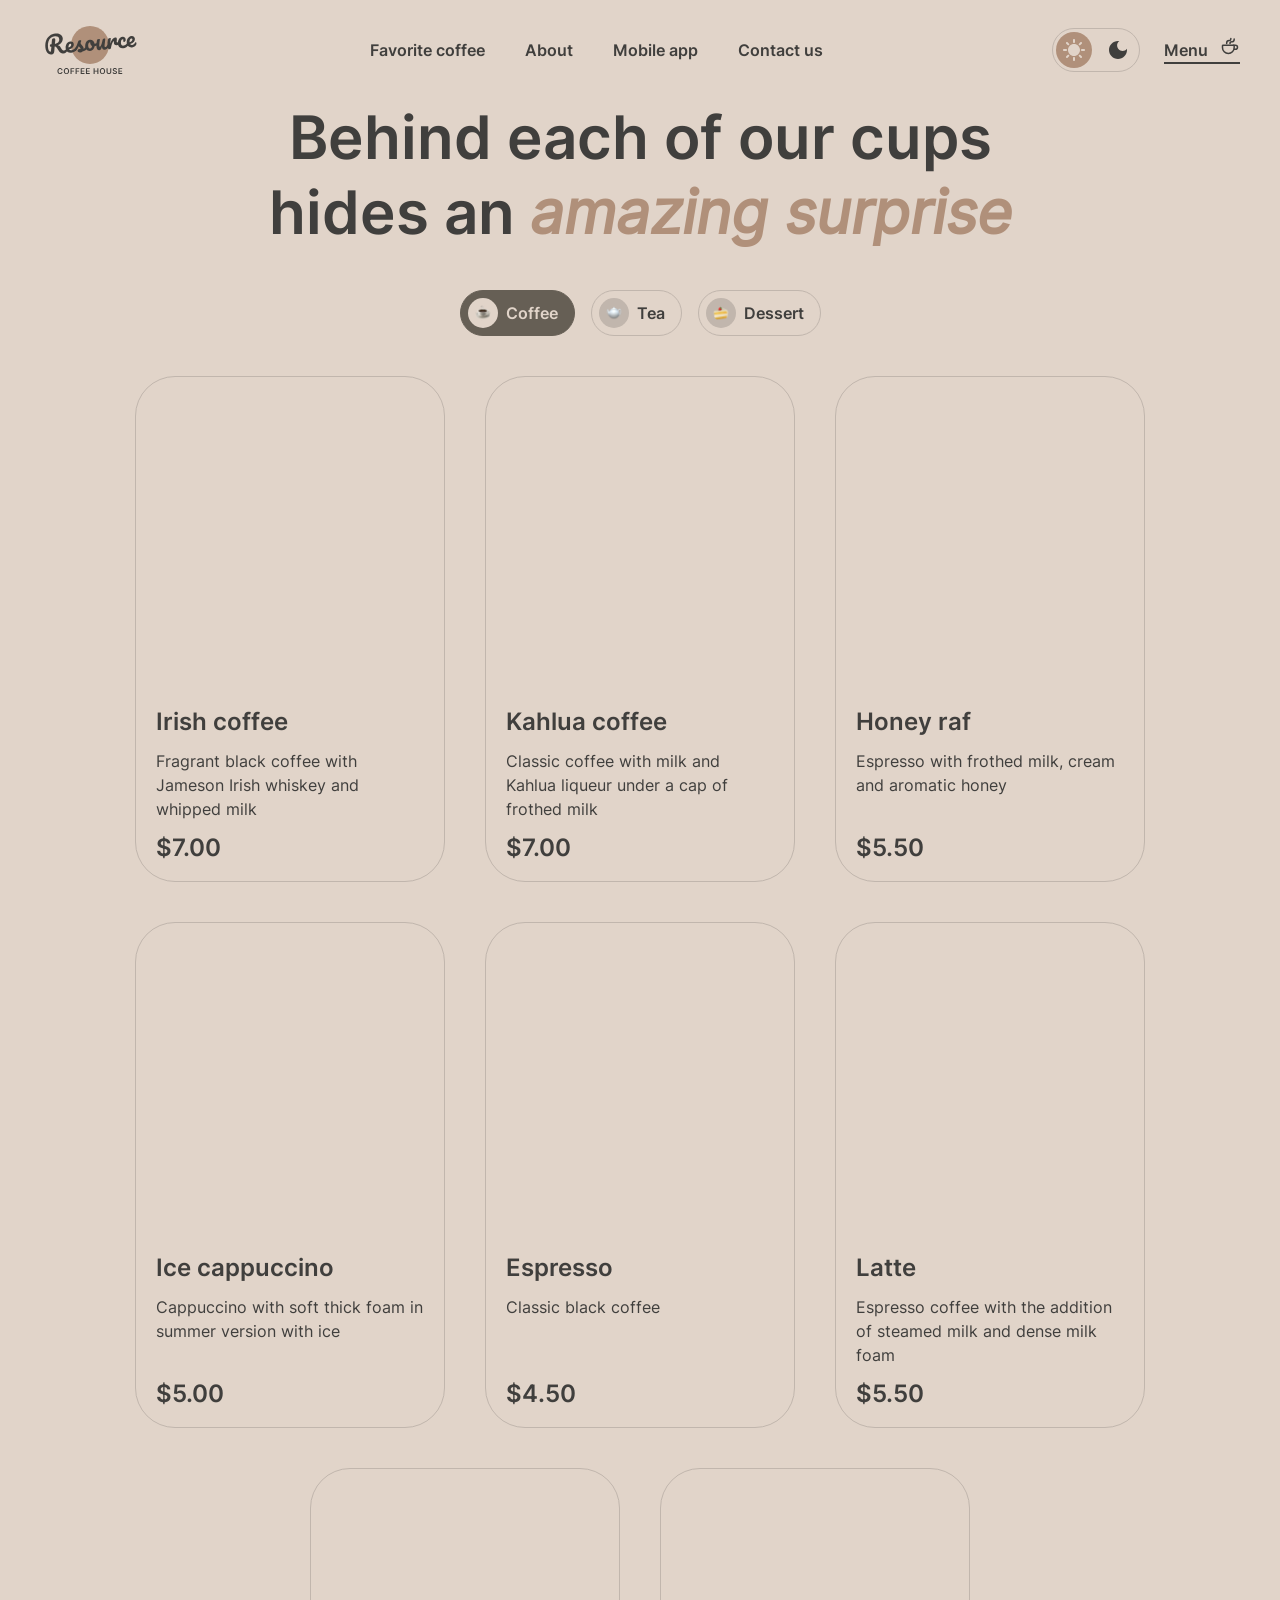
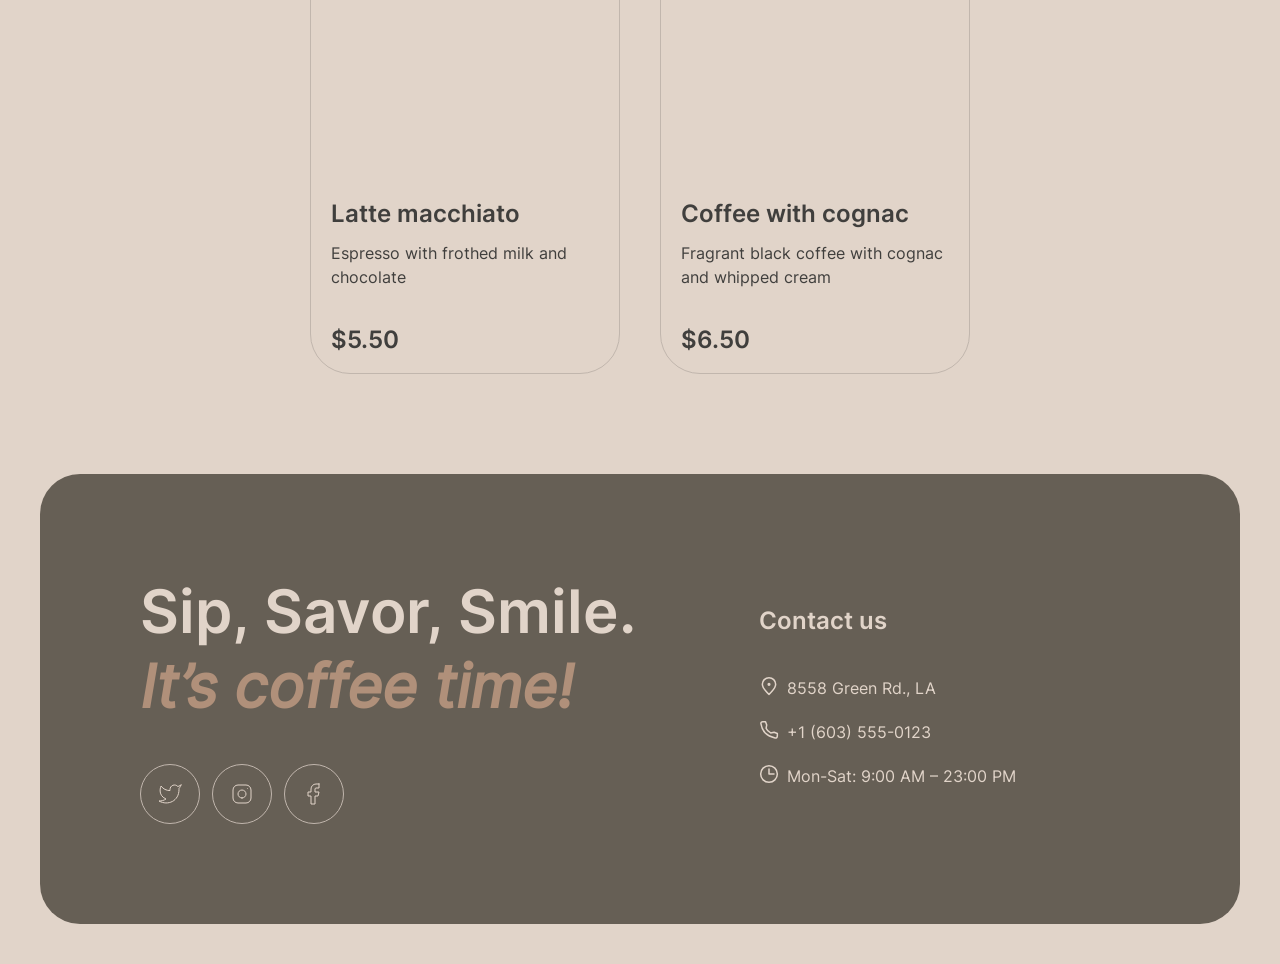
==== commit 0277f58c: "fix: add links for socials" ====
--- a/menu.html
+++ b/menu.html
@@ -187,7 +187,7 @@
           Sip, Savor, Smile. <span>It’s coffee time!</span>
         </h2>
         <div class="social-buttons">
-          <a class="btn-icon-light" href="#">
+          <a class="btn-icon-light" href="https://example.com/" target="_blank">
             <svg
               xmlns="http://www.w3.org/2000/svg"
               width="24"
@@ -202,7 +202,7 @@
               />
             </svg>
           </a>
-          <a class="btn-icon-light" href="#">
+          <a class="btn-icon-light" href="https://example.com/" target="_blank">
             <svg
               xmlns="http://www.w3.org/2000/svg"
               width="24"
@@ -226,7 +226,7 @@
               />
             </svg>
           </a>
-          <a class="btn-icon-light" href="#">
+          <a class="btn-icon-light" href="https://example.com/" target="_blank">
             <svg
               xmlns="http://www.w3.org/2000/svg"
               width="24"
--- a/style.css
+++ b/style.css
@@ -20,8 +20,11 @@
   --border-dark: #c1b6ad;
 }
 
-html, body {
-  transition: background-color 0.3s ease, color 0.3s ease;
+html,
+body {
+  transition:
+    background-color 0.3s ease,
+    color 0.3s ease;
 }
 
 @font-face {
@@ -109,7 +112,9 @@
   height: 36px;
   border-radius: 50%;
   background-color: var(--text-accent);
-  transition: transform 0.3s ease, background-color 0.3s ease;
+  transition:
+    transform 0.3s ease,
+    background-color 0.3s ease;
   z-index: 1;
 }
 
@@ -181,7 +186,7 @@
 
 [data-theme="dark"] .menu-icon {
   filter: invert(1);
-} 
+}
 
 .hero {
   position: relative;
@@ -204,7 +209,9 @@
   font-weight: 600;
   line-height: 105%;
   color: var(--text-light);
-  font-feature-settings: "clig" off, "liga" off;
+  font-feature-settings:
+    "clig" off,
+    "liga" off;
   margin: 0;
 }
 
@@ -270,7 +277,7 @@
 
 [data-theme="dark"] .btn-primary-icon {
   filter: invert(1);
-}  
+}
 
 .btn-primary span {
   transform: translateX(0px);
@@ -413,9 +420,9 @@
   }
 }
 
-/* .dots__item_active {
+.dots__item_active {
   background: var(--border-dark, #665f55);
-} */
+}
 
 .favorite .heading-2 {
   text-align: center;
@@ -894,7 +901,9 @@
   .menu-nav .nav__item a {
     color: var(--text-dark, #403f3d);
     text-align: center;
-    font-feature-settings: "clig" off, "liga" off;
+    font-feature-settings:
+      "clig" off,
+      "liga" off;
     font-size: 32px;
     font-weight: 600;
     line-height: 125%;
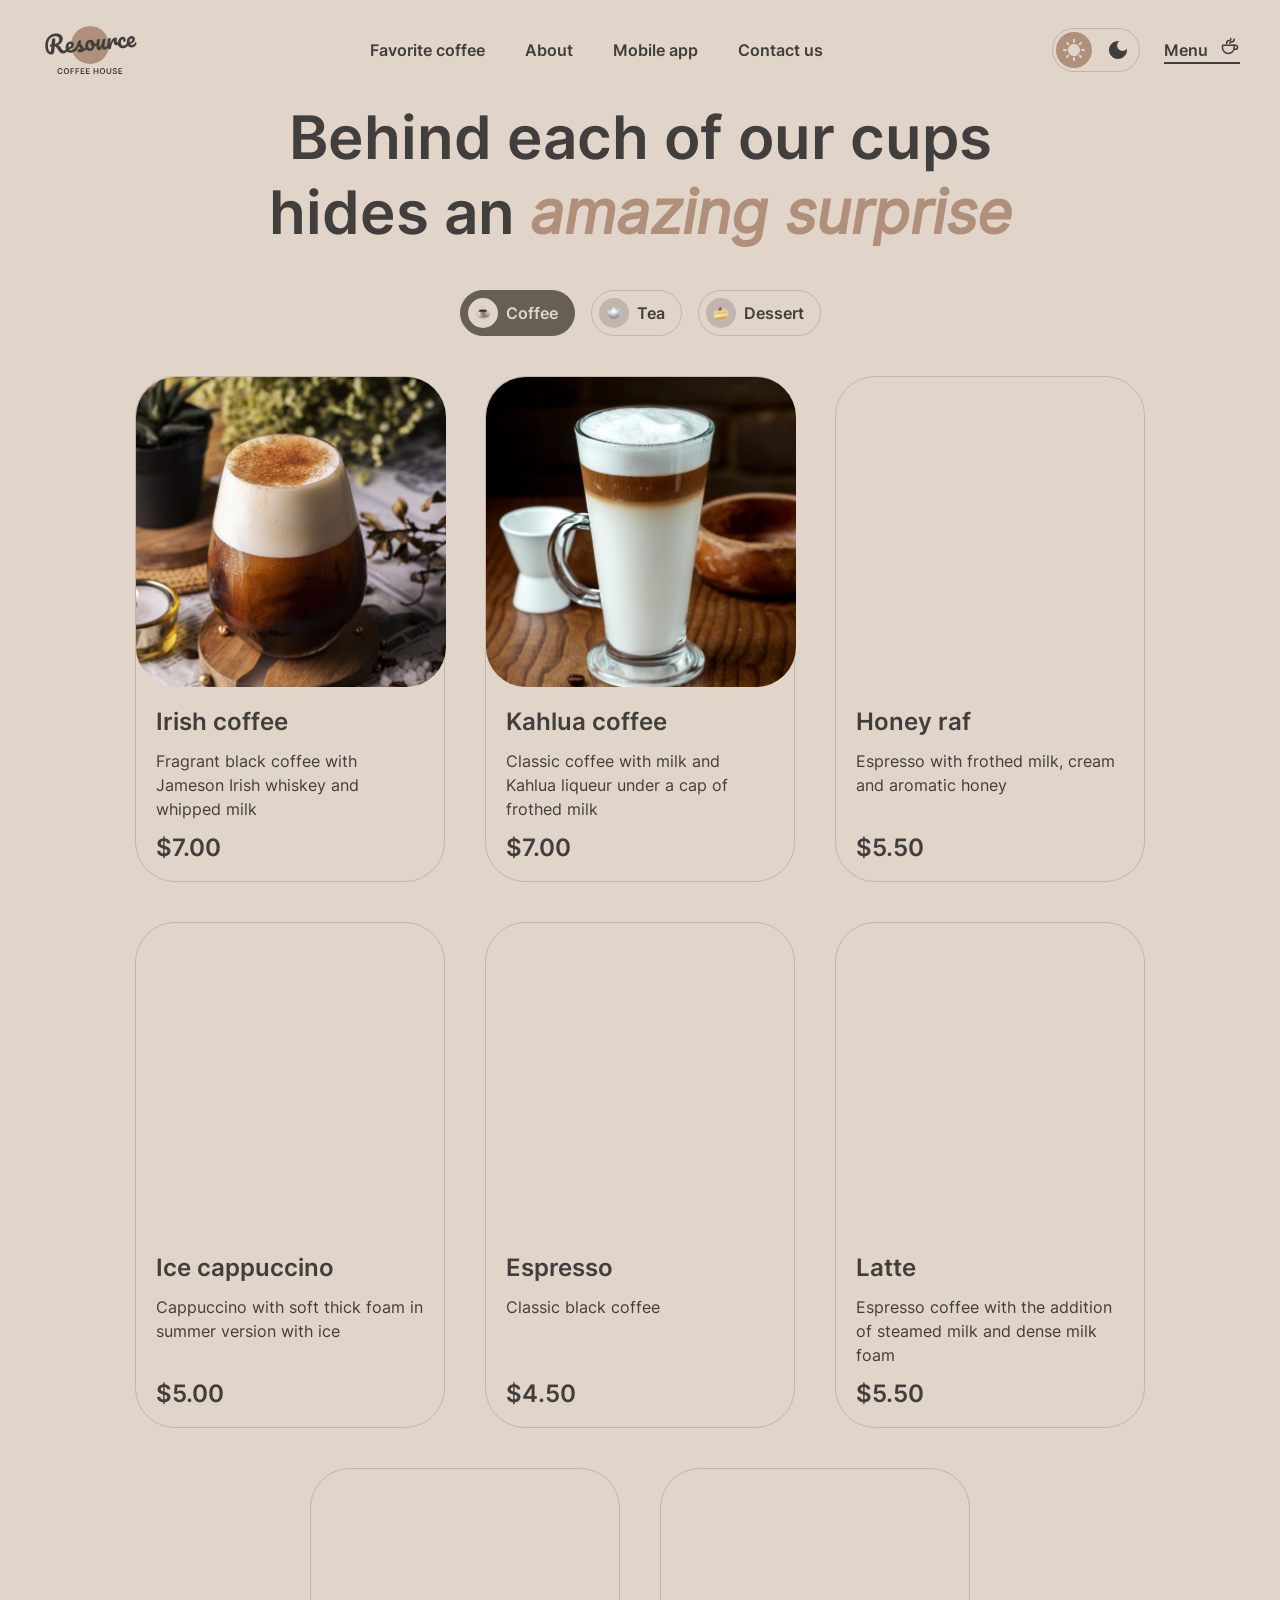
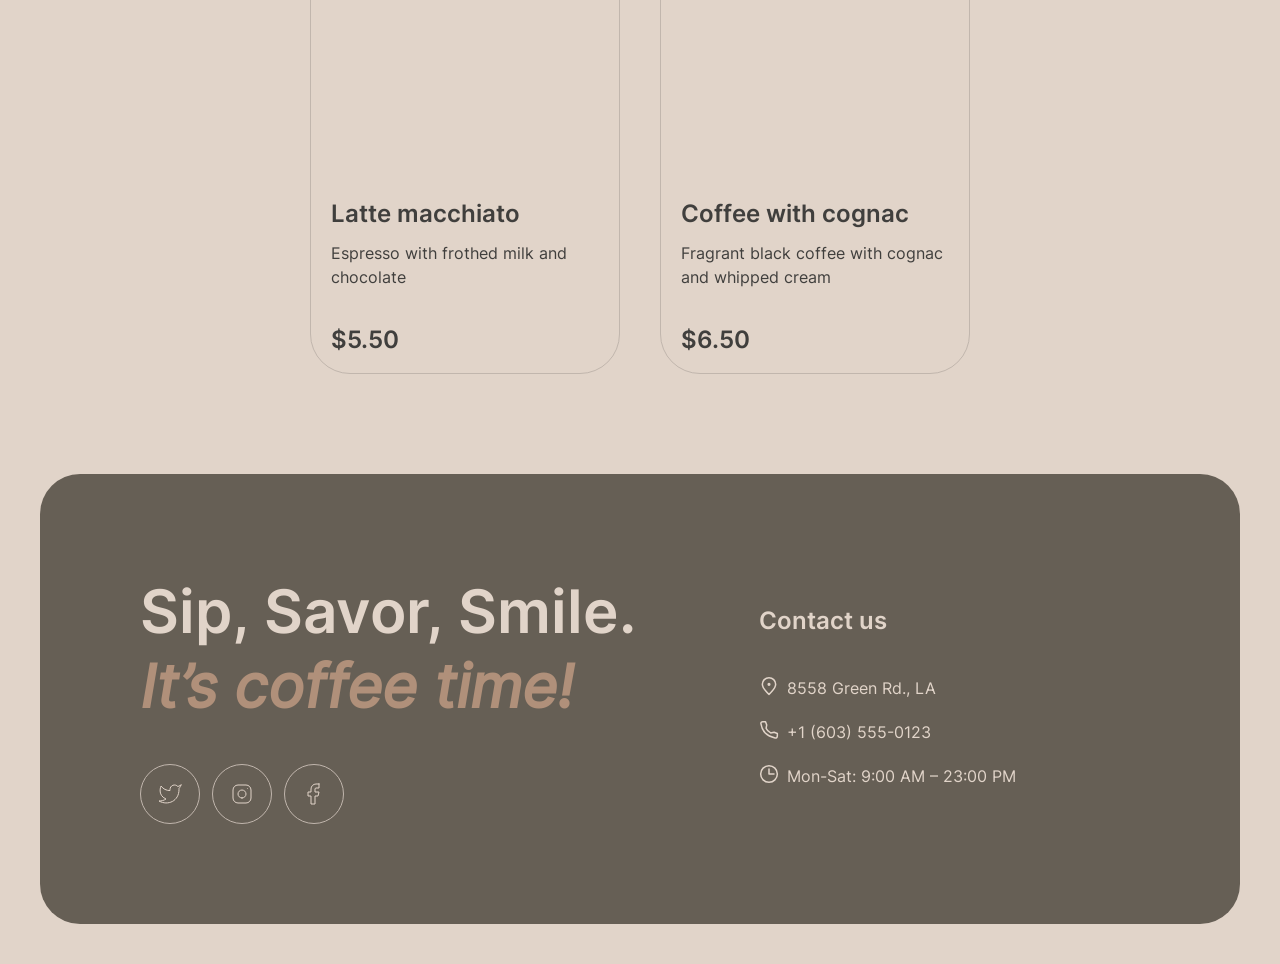
==== commit c822ab44: "fix: add main tag" ====
--- a/menu.html
+++ b/menu.html
@@ -121,66 +121,68 @@
         </div>
       </div>
     </header>
-    <section class="filter">
-      <h1 class="heading-2">
-        Behind each of our cups hides an <span>amazing surprise</span>
-      </h1>
-      <div class="filter-menu">
-        <button
-          class="filter-menu__item filter-menu__item_active"
-          data-category="coffee"
-        >
-          <img
-            src="assets/images/coffee.svg"
-            class="filter-menu__img"
-            width="16"
-            alt="coffee cup"
-          />
-          <span class="text-button">Coffee</span>
+    <main>
+      <section class="filter">
+        <h1 class="heading-2">
+          Behind each of our cups hides an <span>amazing surprise</span>
+        </h1>
+        <div class="filter-menu">
+          <button
+            class="filter-menu__item filter-menu__item_active"
+            data-category="coffee"
+          >
+            <img
+              src="assets/images/coffee.svg"
+              class="filter-menu__img"
+              width="16"
+              alt="coffee cup"
+            />
+            <span class="text-button">Coffee</span>
+          </button>
+          <button class="filter-menu__item" data-category="tea">
+            <img
+              src="assets/images/tee.svg"
+              class="filter-menu__img"
+              width="16"
+              alt="tea cup"
+            />
+            <span class="text-button">Tea</span>
+          </button>
+          <button class="filter-menu__item" data-category="dessert">
+            <img
+              src="assets/images/cake.svg"
+              class="filter-menu__img"
+              width="16"
+              alt="piece of cake"
+            />
+            <span class="text-button">Dessert</span>
+          </button>
+        </div>
+        <div class="card-list"></div>
+        <button class="btn-icon-dark" id="loadMore">
+          <svg
+            xmlns="http://www.w3.org/2000/svg"
+            width="24"
+            height="24"
+            viewBox="0 0 24 24"
+            fill="none"
+          >
+            <path
+              d="M21.8883 13.5C21.1645 18.3113 17.013 22 12 22C6.47715 22 2 17.5228 2 12C2 6.47715 6.47715 2 12 2C16.1006 2 19.6248 4.46819 21.1679 8"
+              stroke="#403F3D"
+              stroke-linecap="round"
+              stroke-linejoin="round"
+            />
+            <path
+              d="M17 8H21.4C21.7314 8 22 7.73137 22 7.4V3"
+              stroke="#403F3D"
+              stroke-linecap="round"
+              stroke-linejoin="round"
+            />
+          </svg>
         </button>
-        <button class="filter-menu__item" data-category="tea">
-          <img
-            src="assets/images/tee.svg"
-            class="filter-menu__img"
-            width="16"
-            alt="tea cup"
-          />
-          <span class="text-button">Tea</span>
-        </button>
-        <button class="filter-menu__item" data-category="dessert">
-          <img
-            src="assets/images/cake.svg"
-            class="filter-menu__img"
-            width="16"
-            alt="piece of cake"
-          />
-          <span class="text-button">Dessert</span>
-        </button>
-      </div>
-      <div class="card-list"></div>
-      <button class="btn-icon-dark" id="loadMore">
-        <svg
-          xmlns="http://www.w3.org/2000/svg"
-          width="24"
-          height="24"
-          viewBox="0 0 24 24"
-          fill="none"
-        >
-          <path
-            d="M21.8883 13.5C21.1645 18.3113 17.013 22 12 22C6.47715 22 2 17.5228 2 12C2 6.47715 6.47715 2 12 2C16.1006 2 19.6248 4.46819 21.1679 8"
-            stroke="#403F3D"
-            stroke-linecap="round"
-            stroke-linejoin="round"
-          />
-          <path
-            d="M17 8H21.4C21.7314 8 22 7.73137 22 7.4V3"
-            stroke="#403F3D"
-            stroke-linecap="round"
-            stroke-linejoin="round"
-          />
-        </svg>
-      </button>
-    </section>
+      </section>
+    </main>  
     <footer class="footer" id="contact">
       <div>
         <h2 class="heading-2">
--- a/style.css
+++ b/style.css
@@ -536,6 +536,7 @@
   width: 200px;
   box-sizing: border-box;
   justify-content: flex-start;
+  text-decoration: none;
 }
 
 .app__button .text-caption {
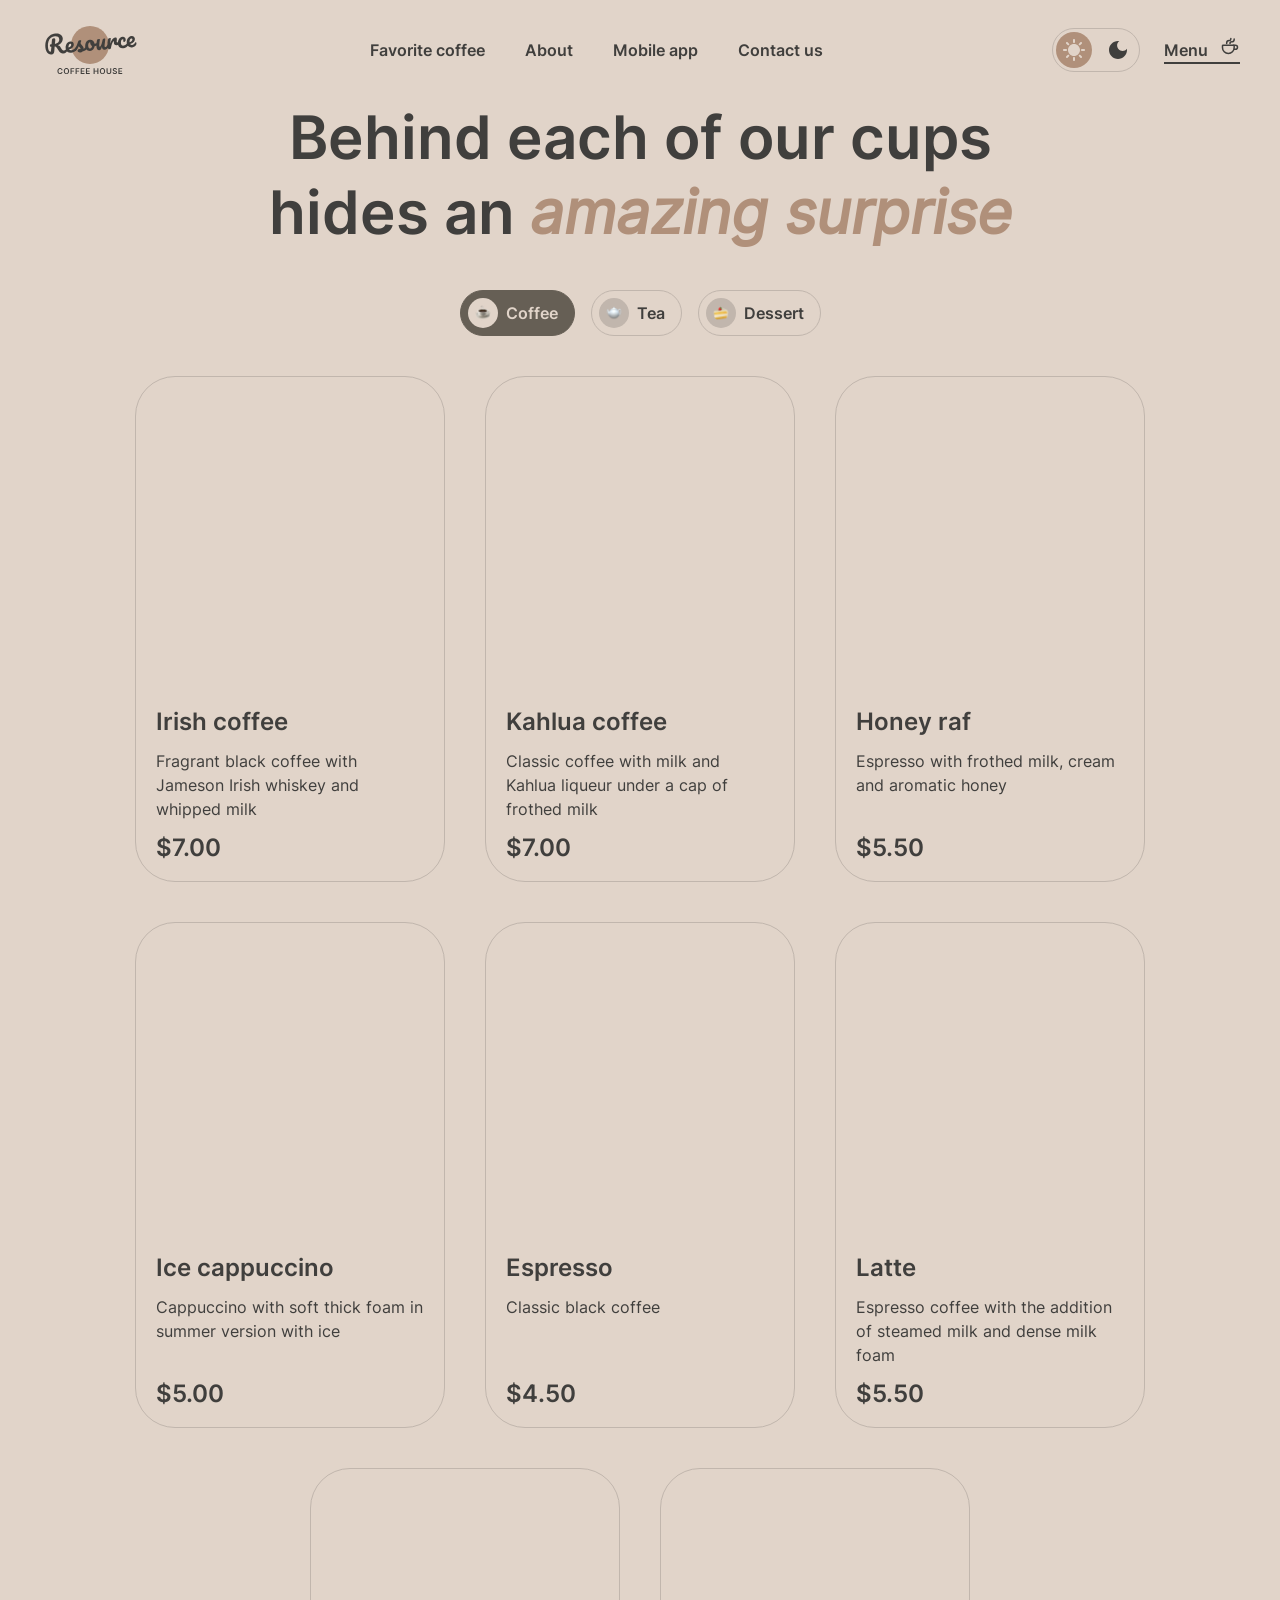
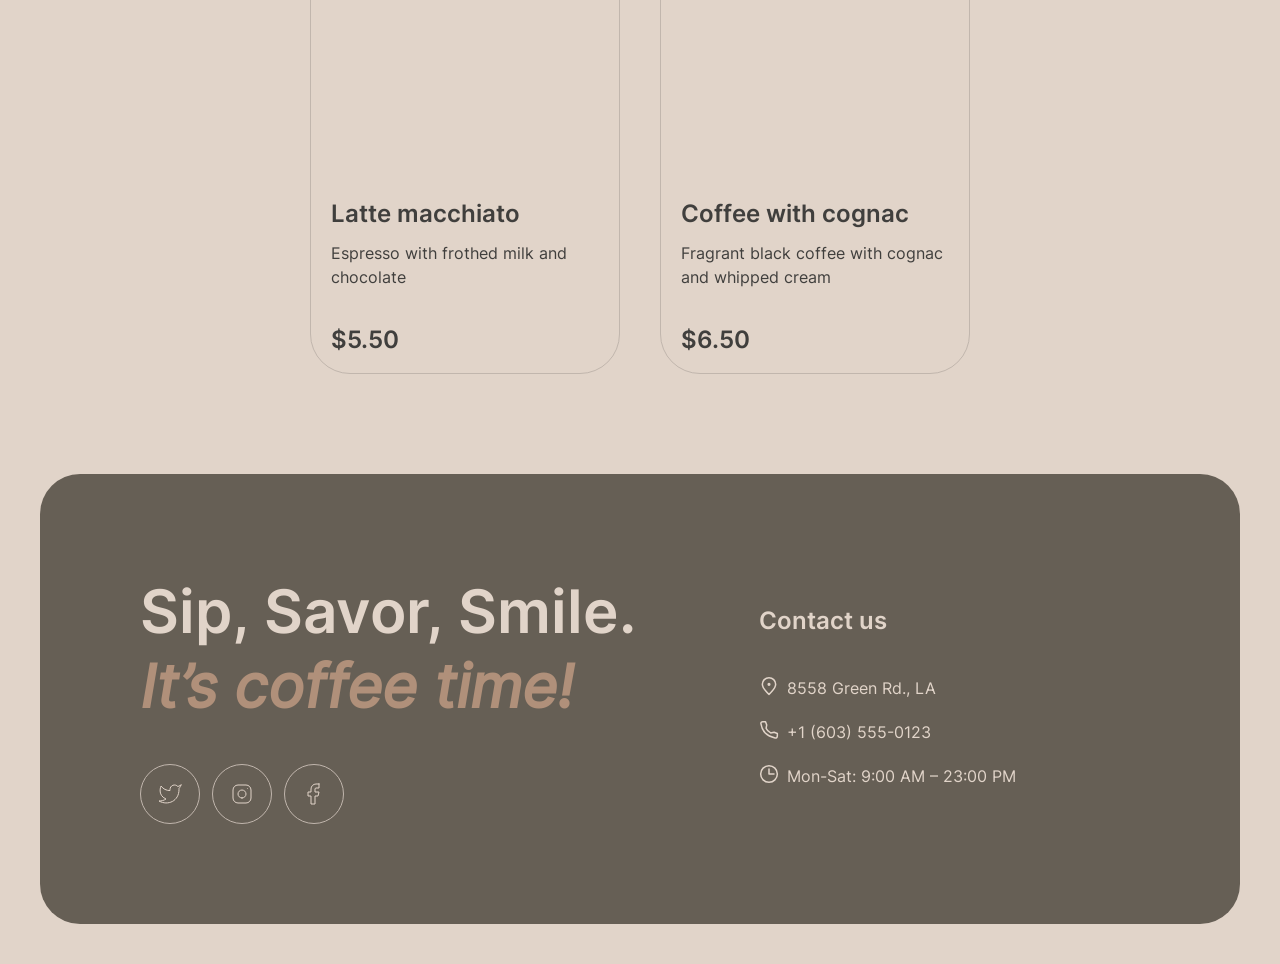
==== commit d8613d2a: "refactor: remove extra code" ====
--- a/menu.html
+++ b/menu.html
@@ -269,7 +269,7 @@
     </footer>
 
     <div class="overlay" id="overlay"></div>
+    <script src="main.js"></script>
     <script src="menu.js"></script>
-    <script src="main.js"></script>
   </body>
 </html>
--- a/style.css
+++ b/style.css
@@ -709,6 +709,11 @@
 .menu-mob {
   display: none;
 }
+
+[data-theme="dark"] .menu-mob img {
+  filter: invert(1);
+}
+
 .menu-burger {
   display: none;
 }
